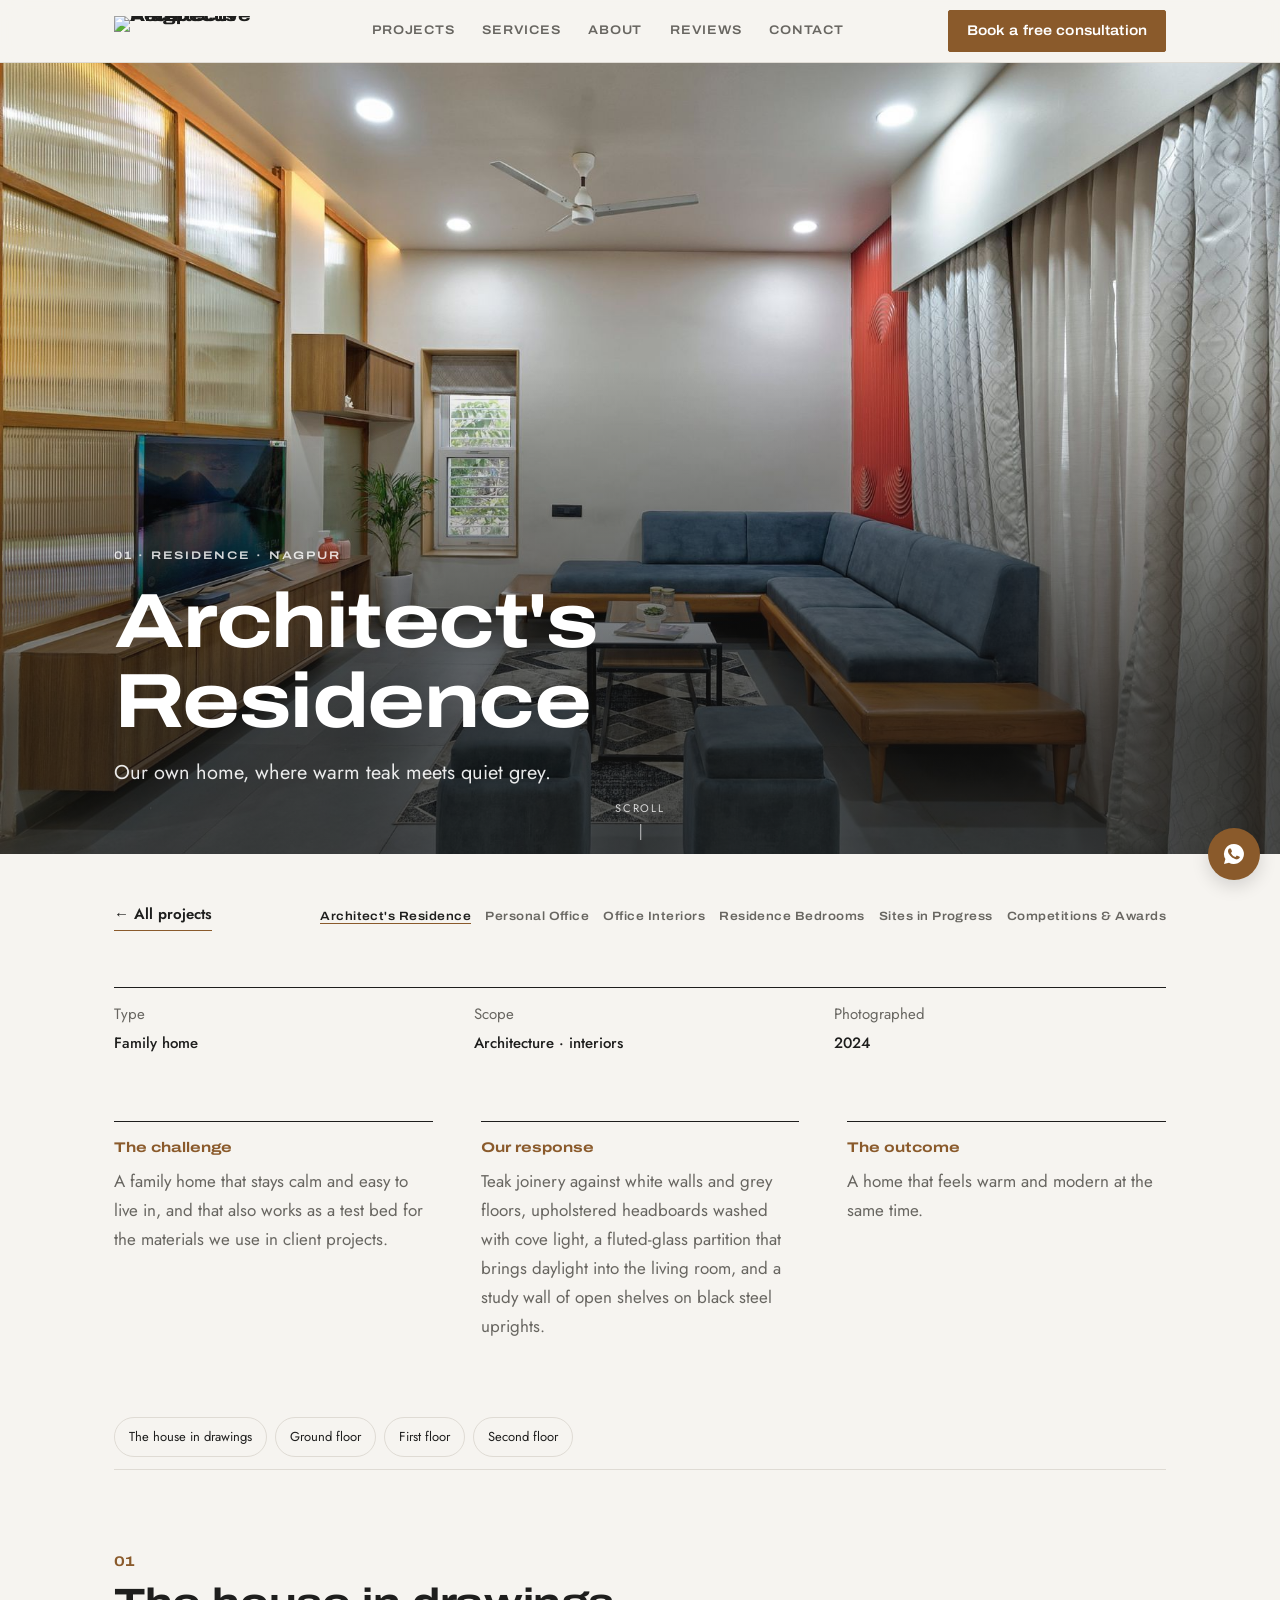
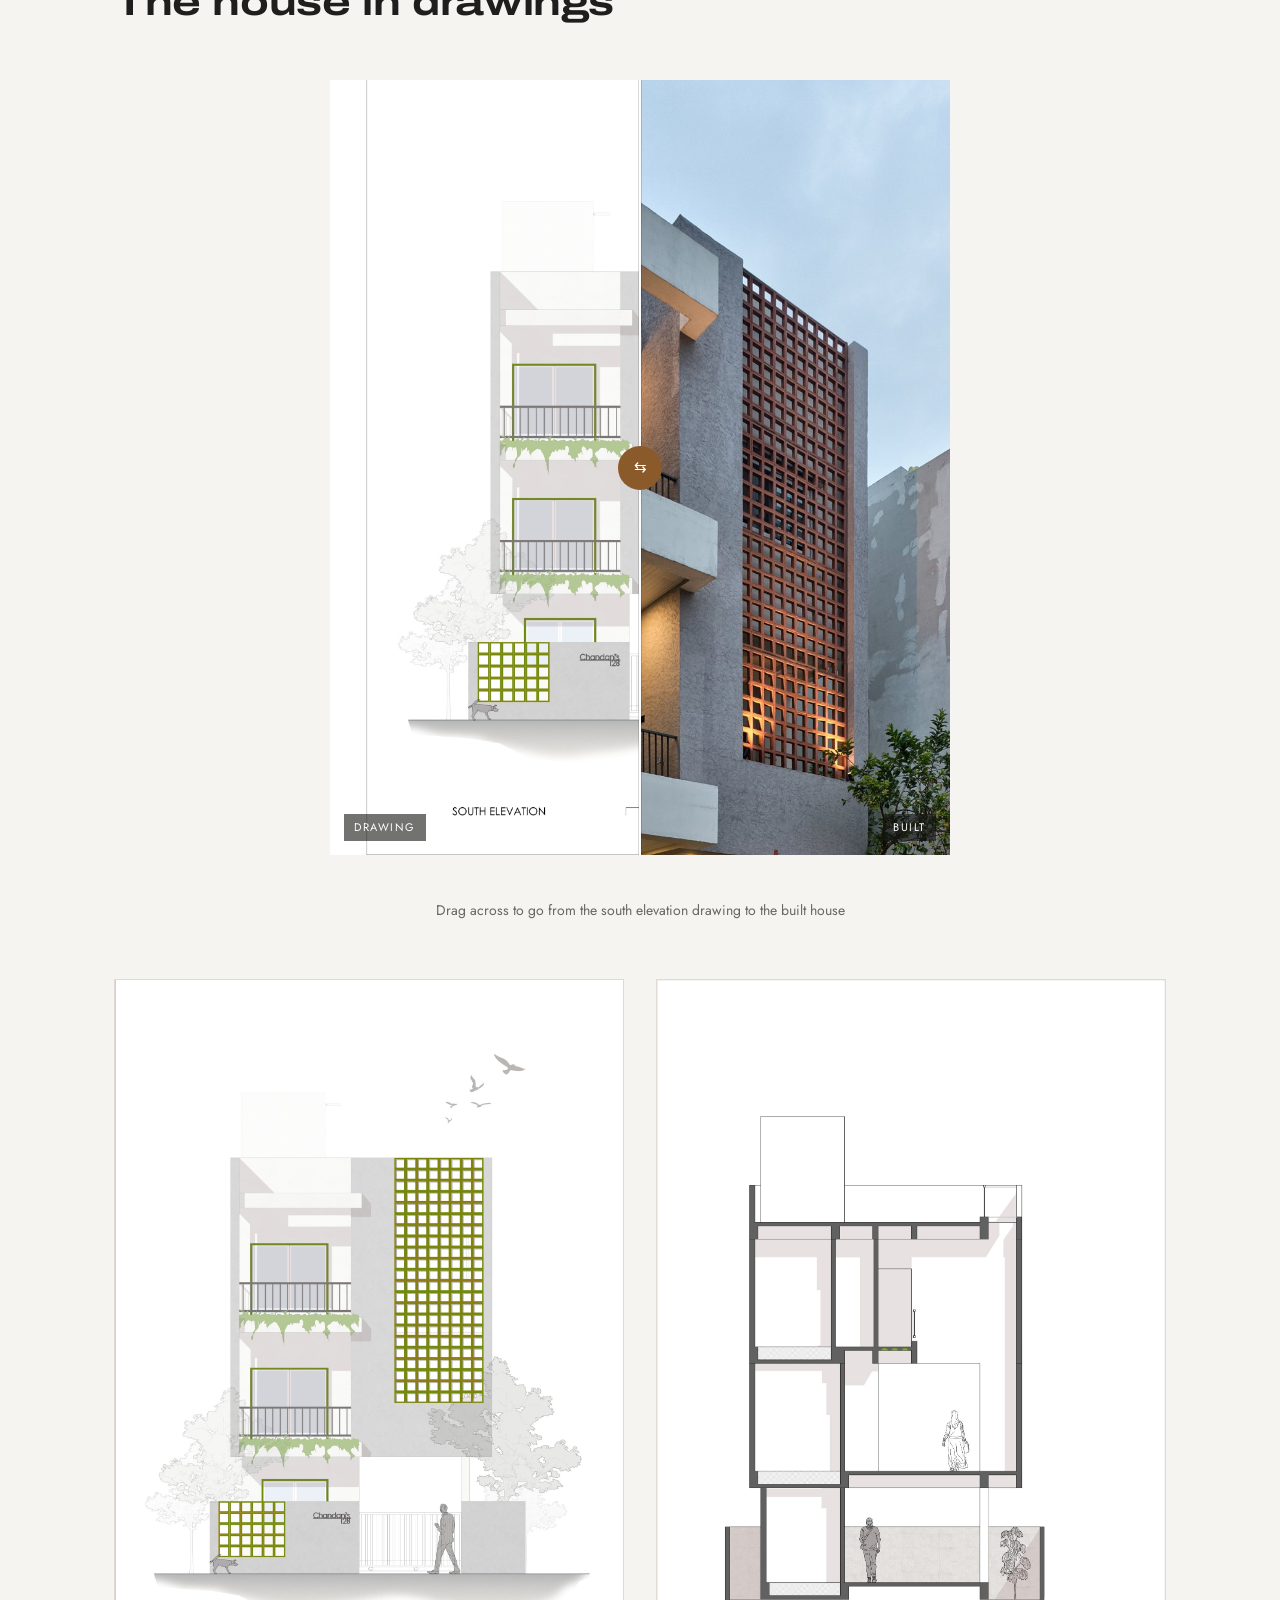
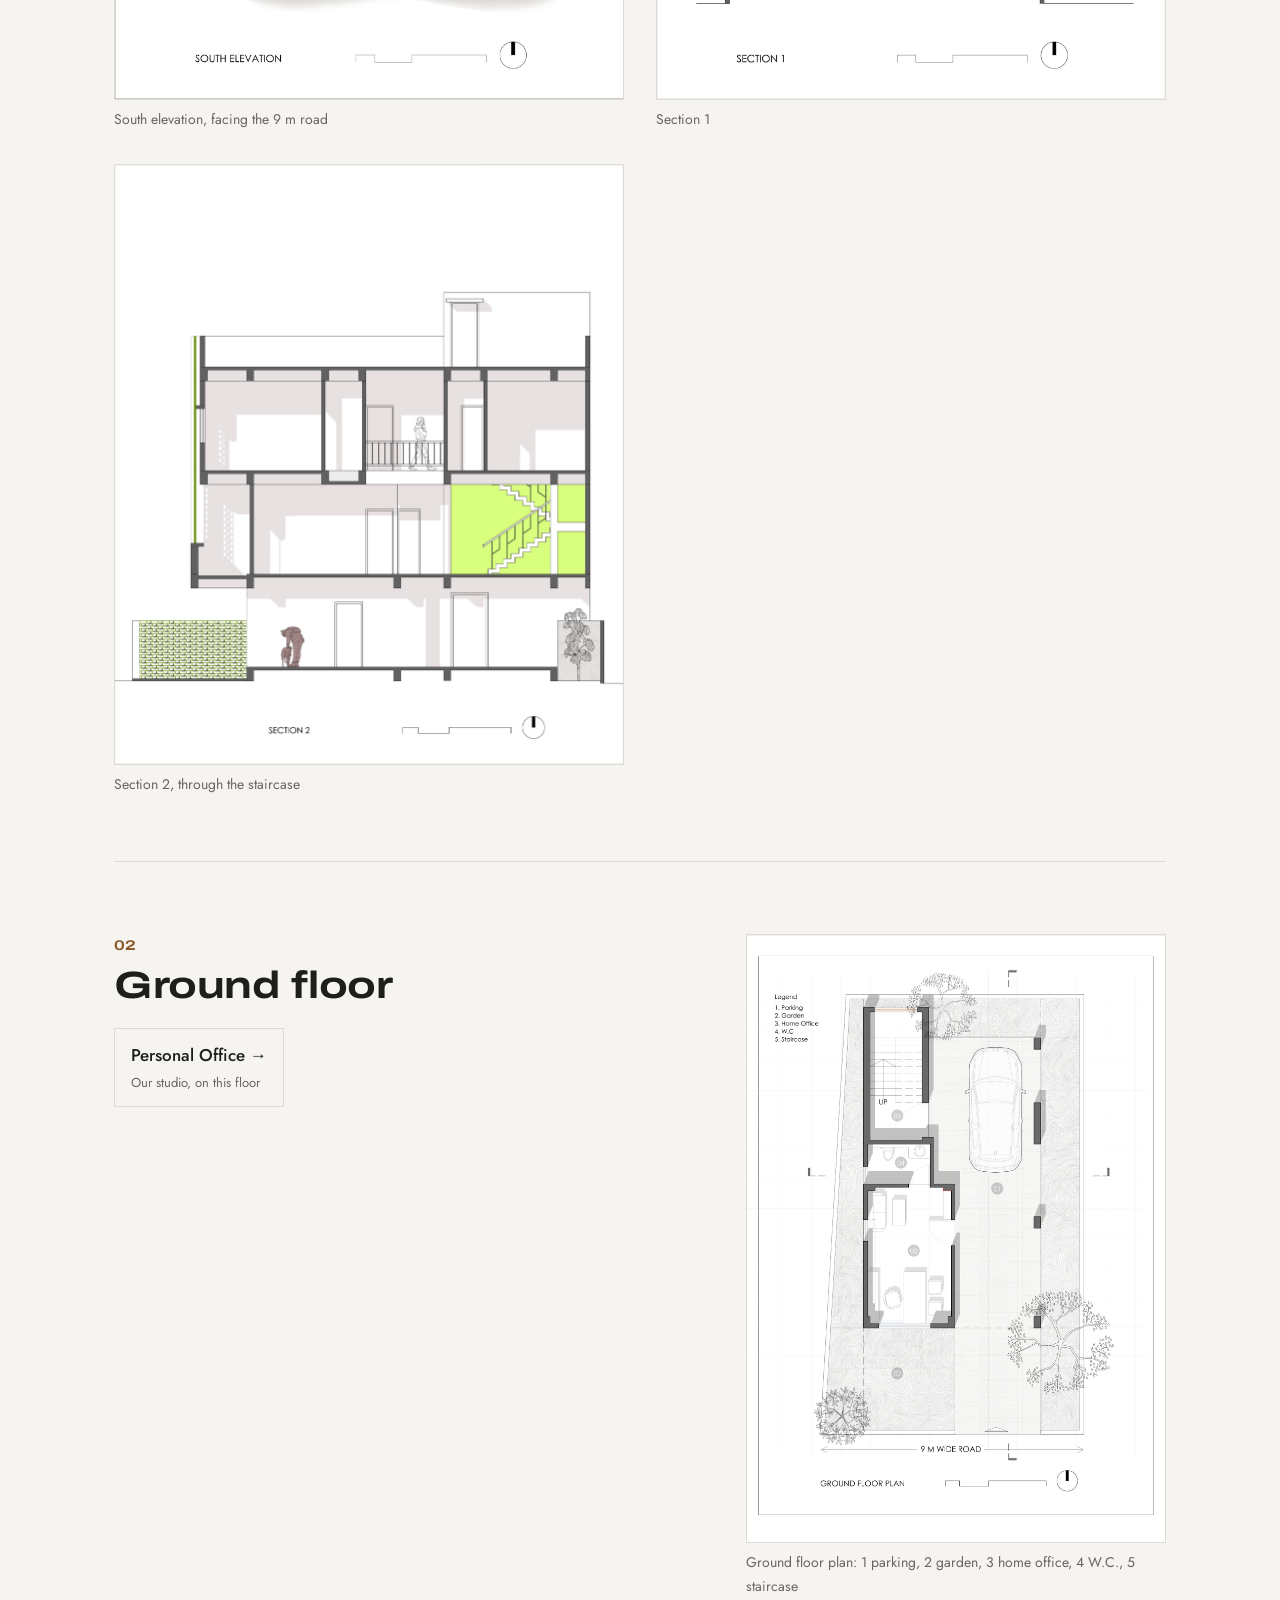
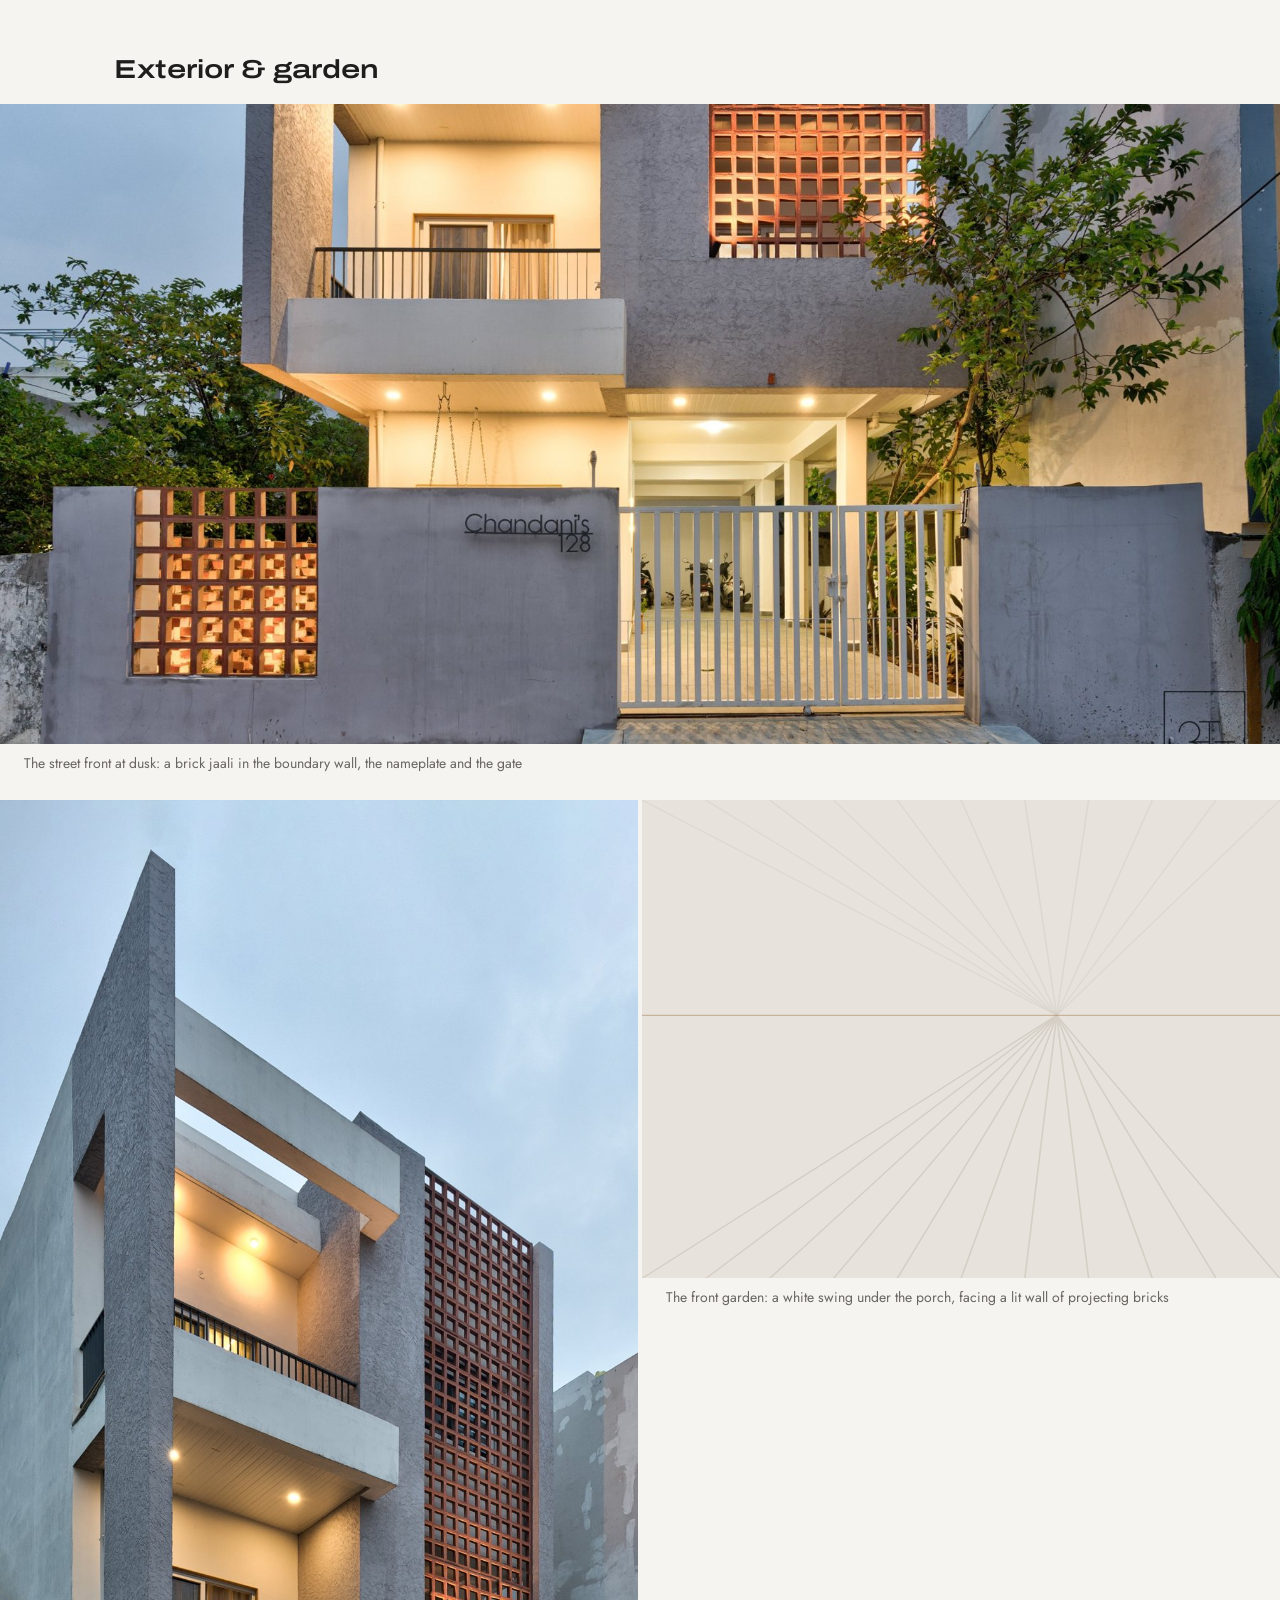
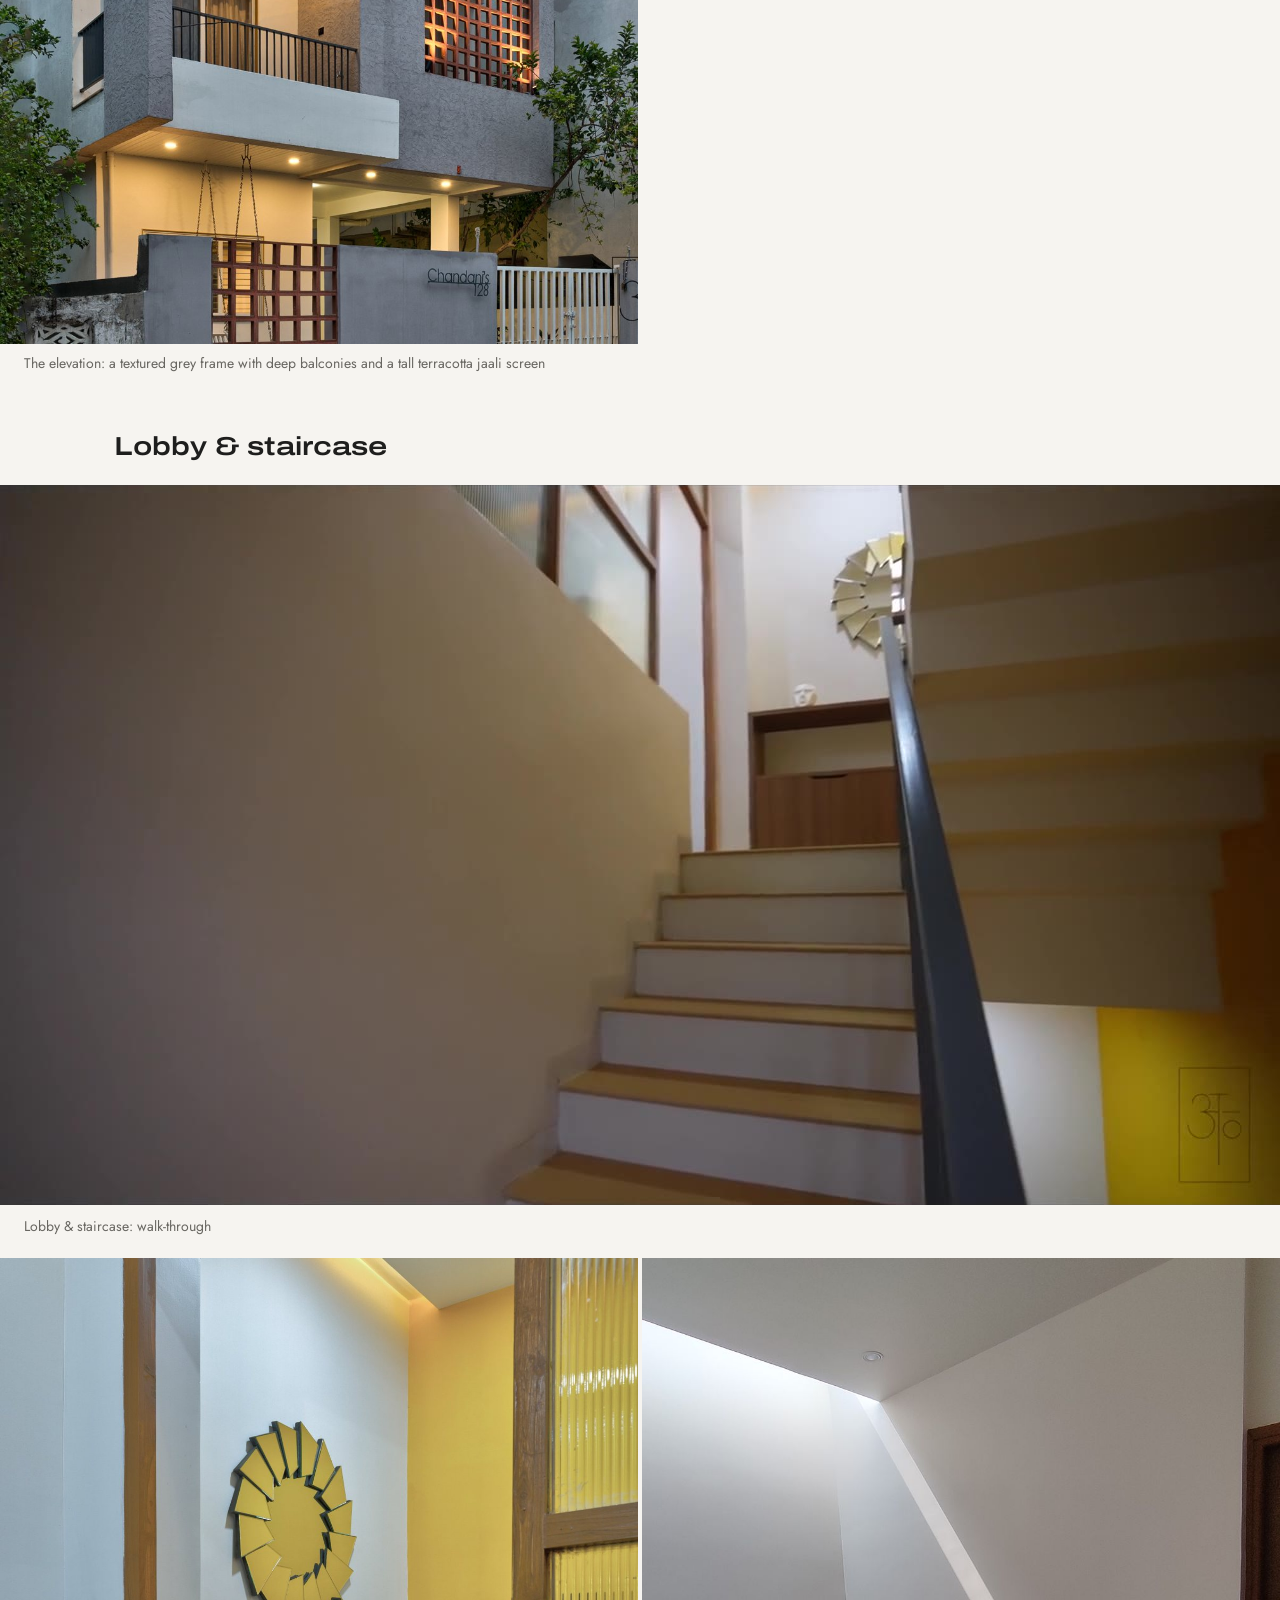
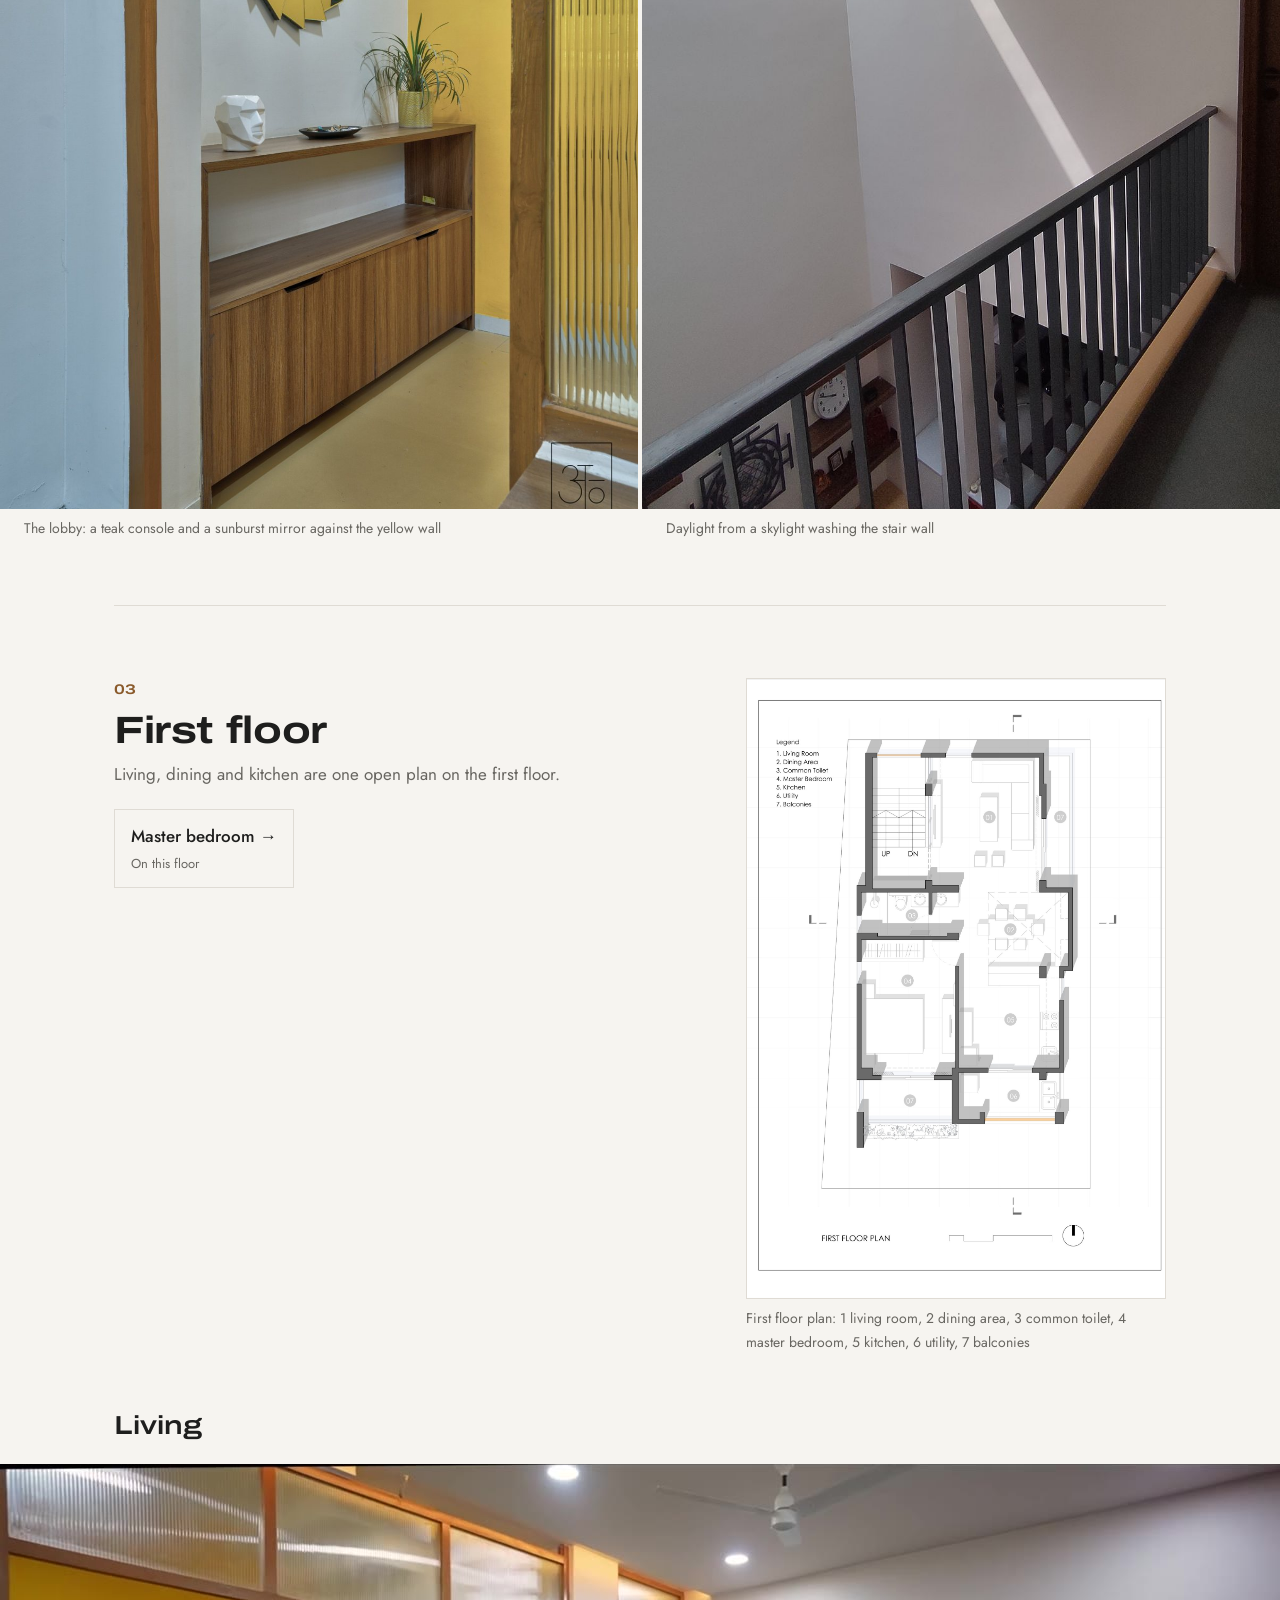
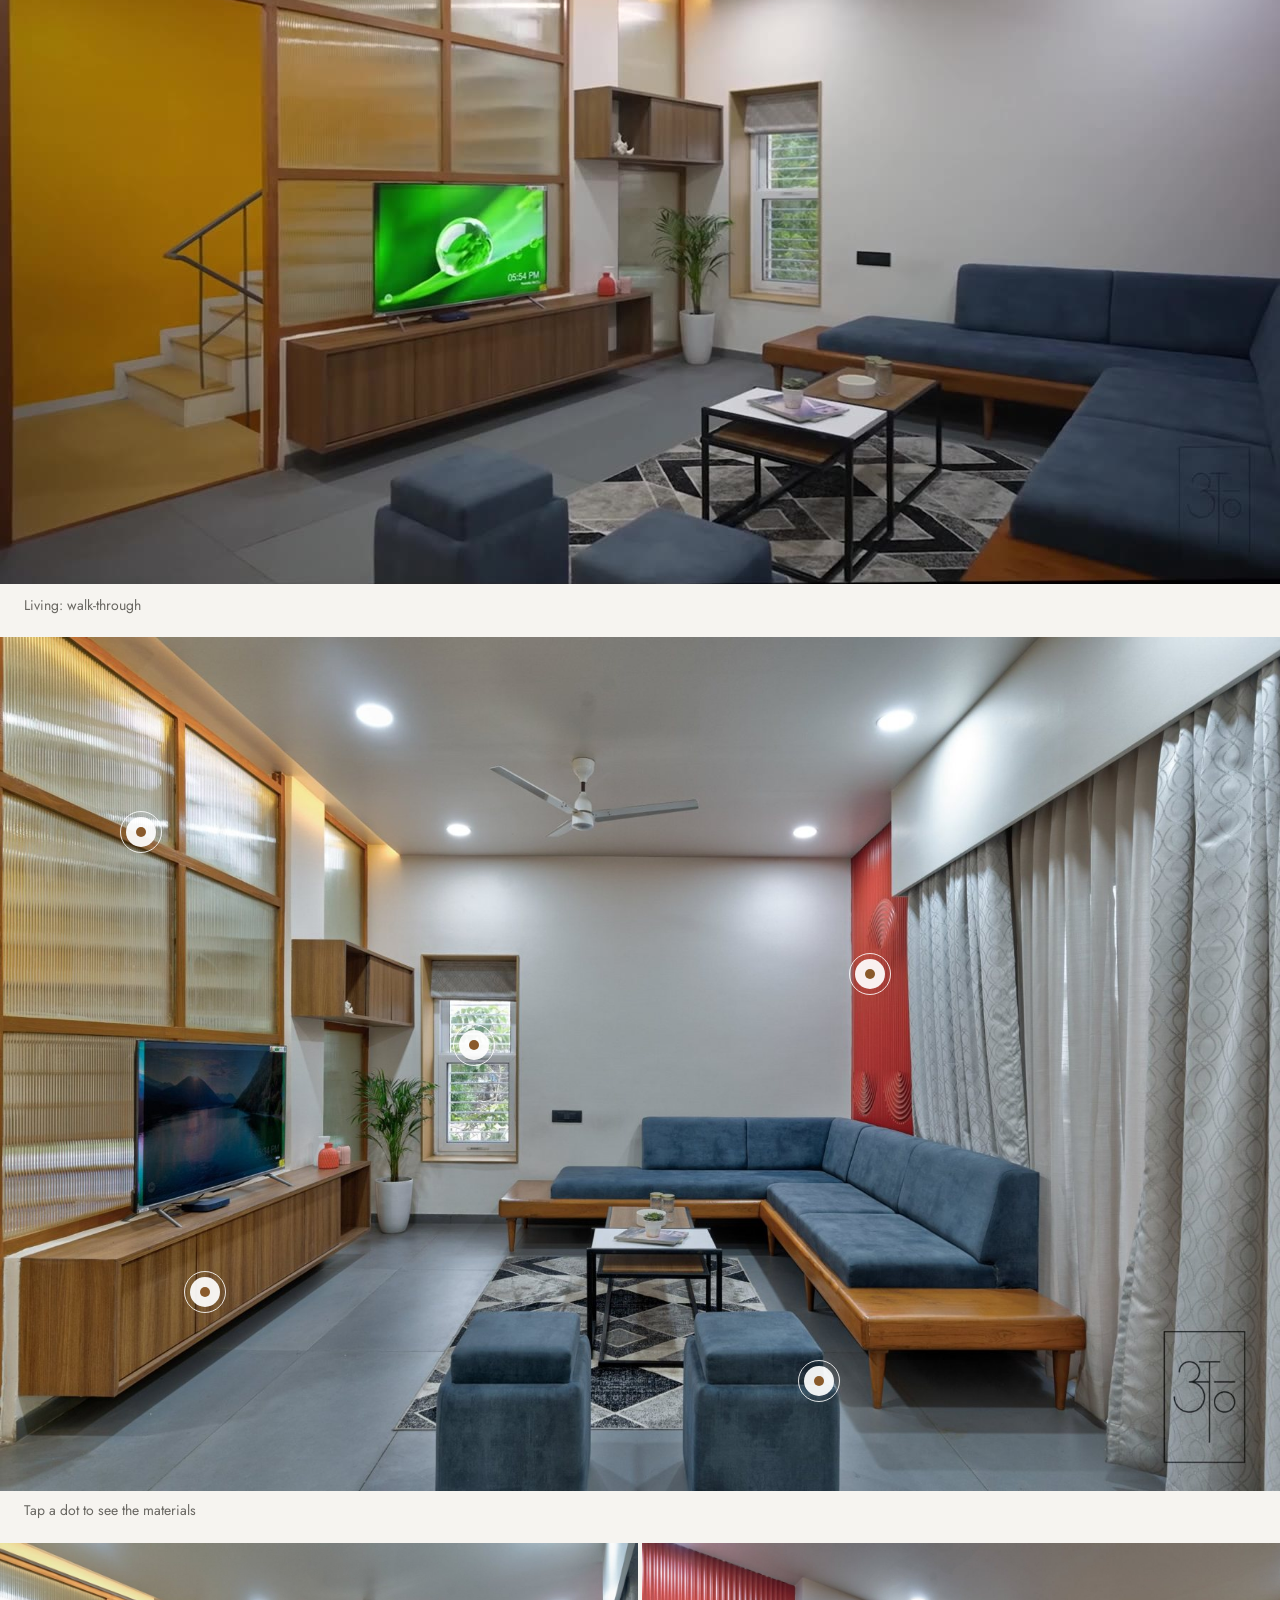
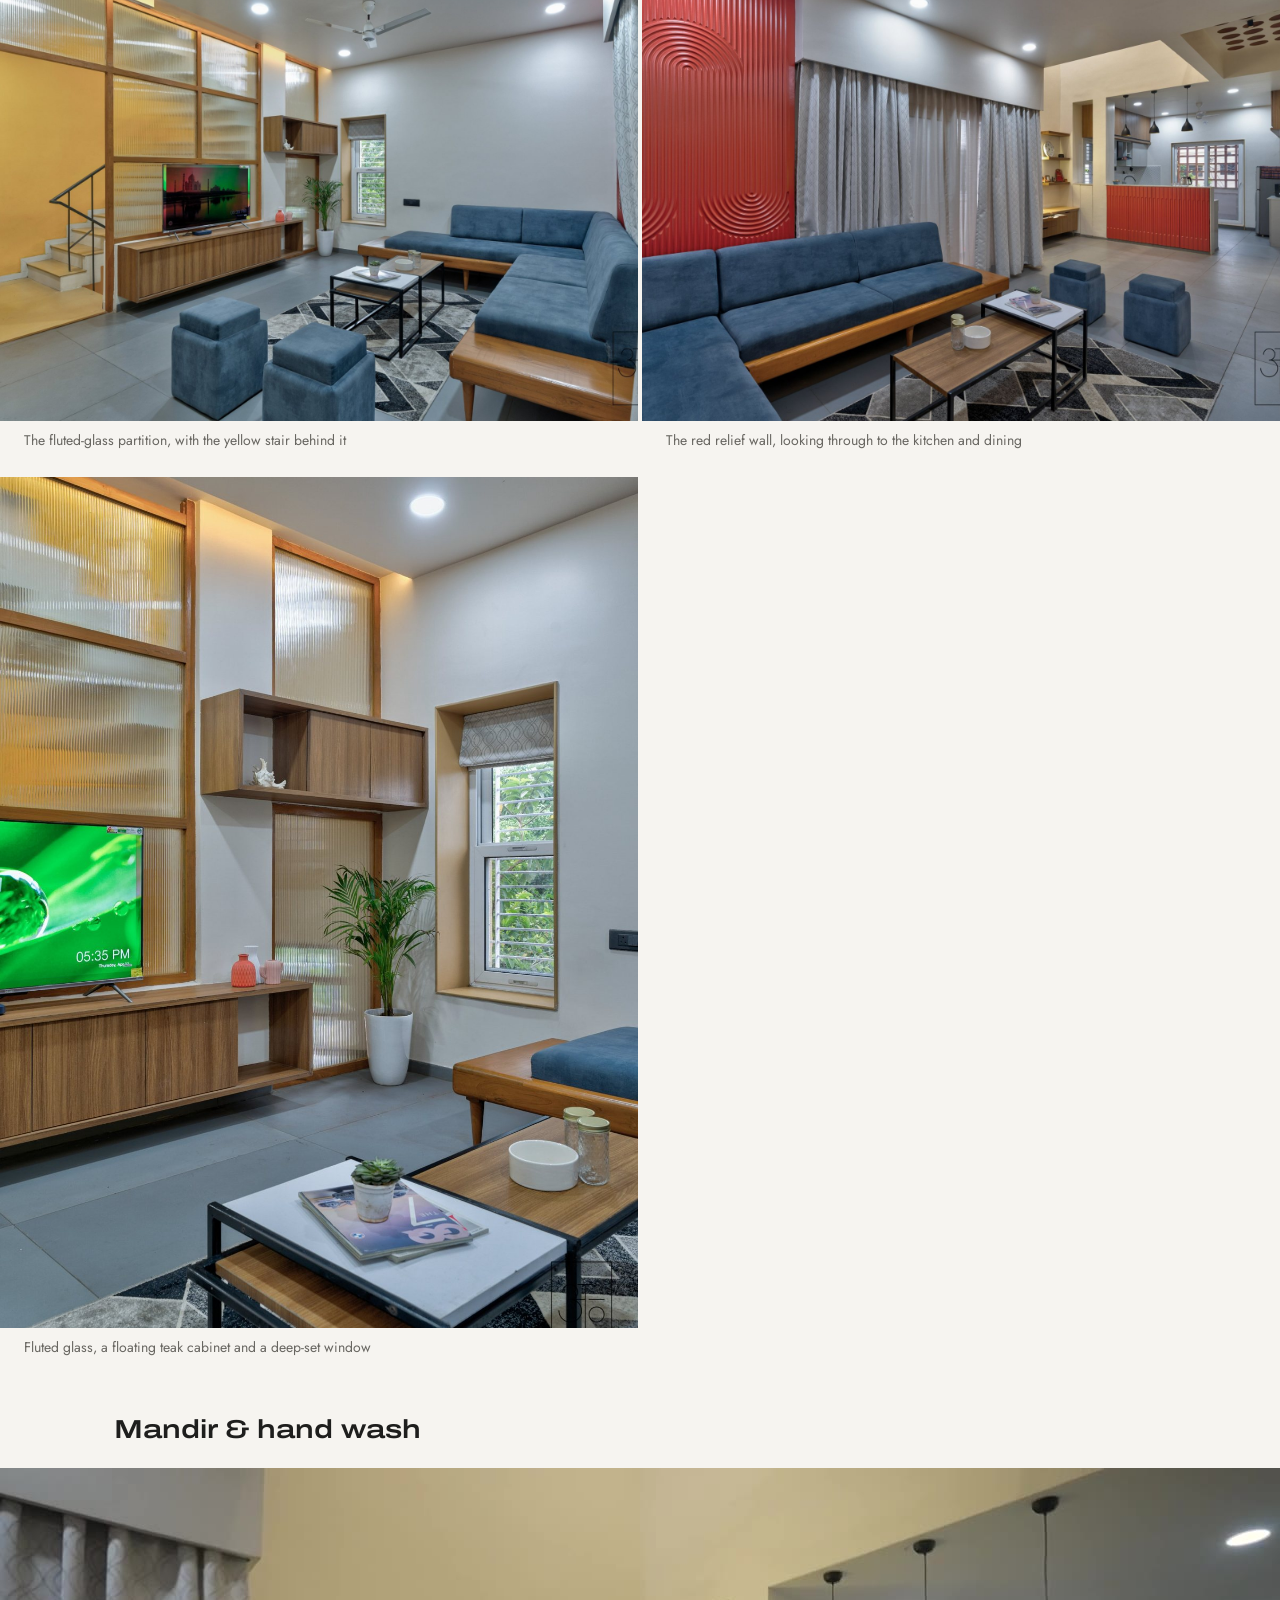
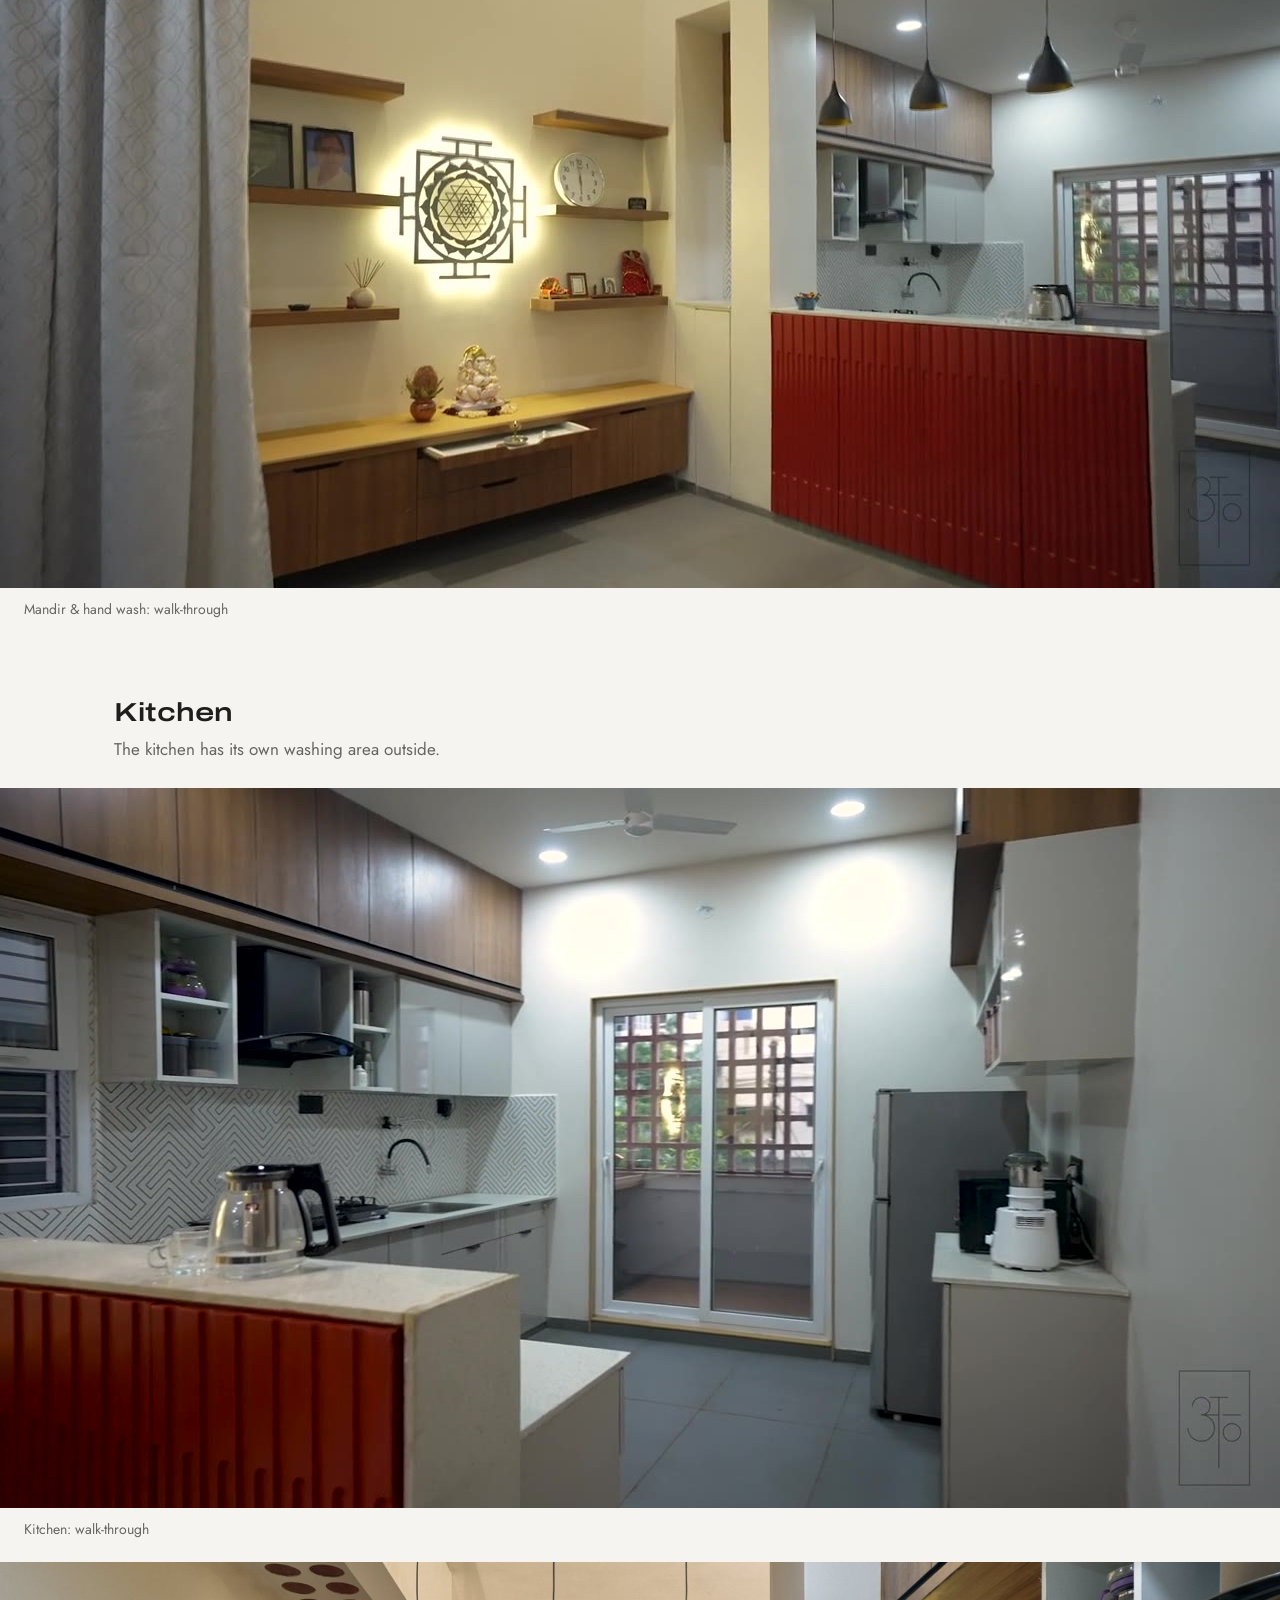
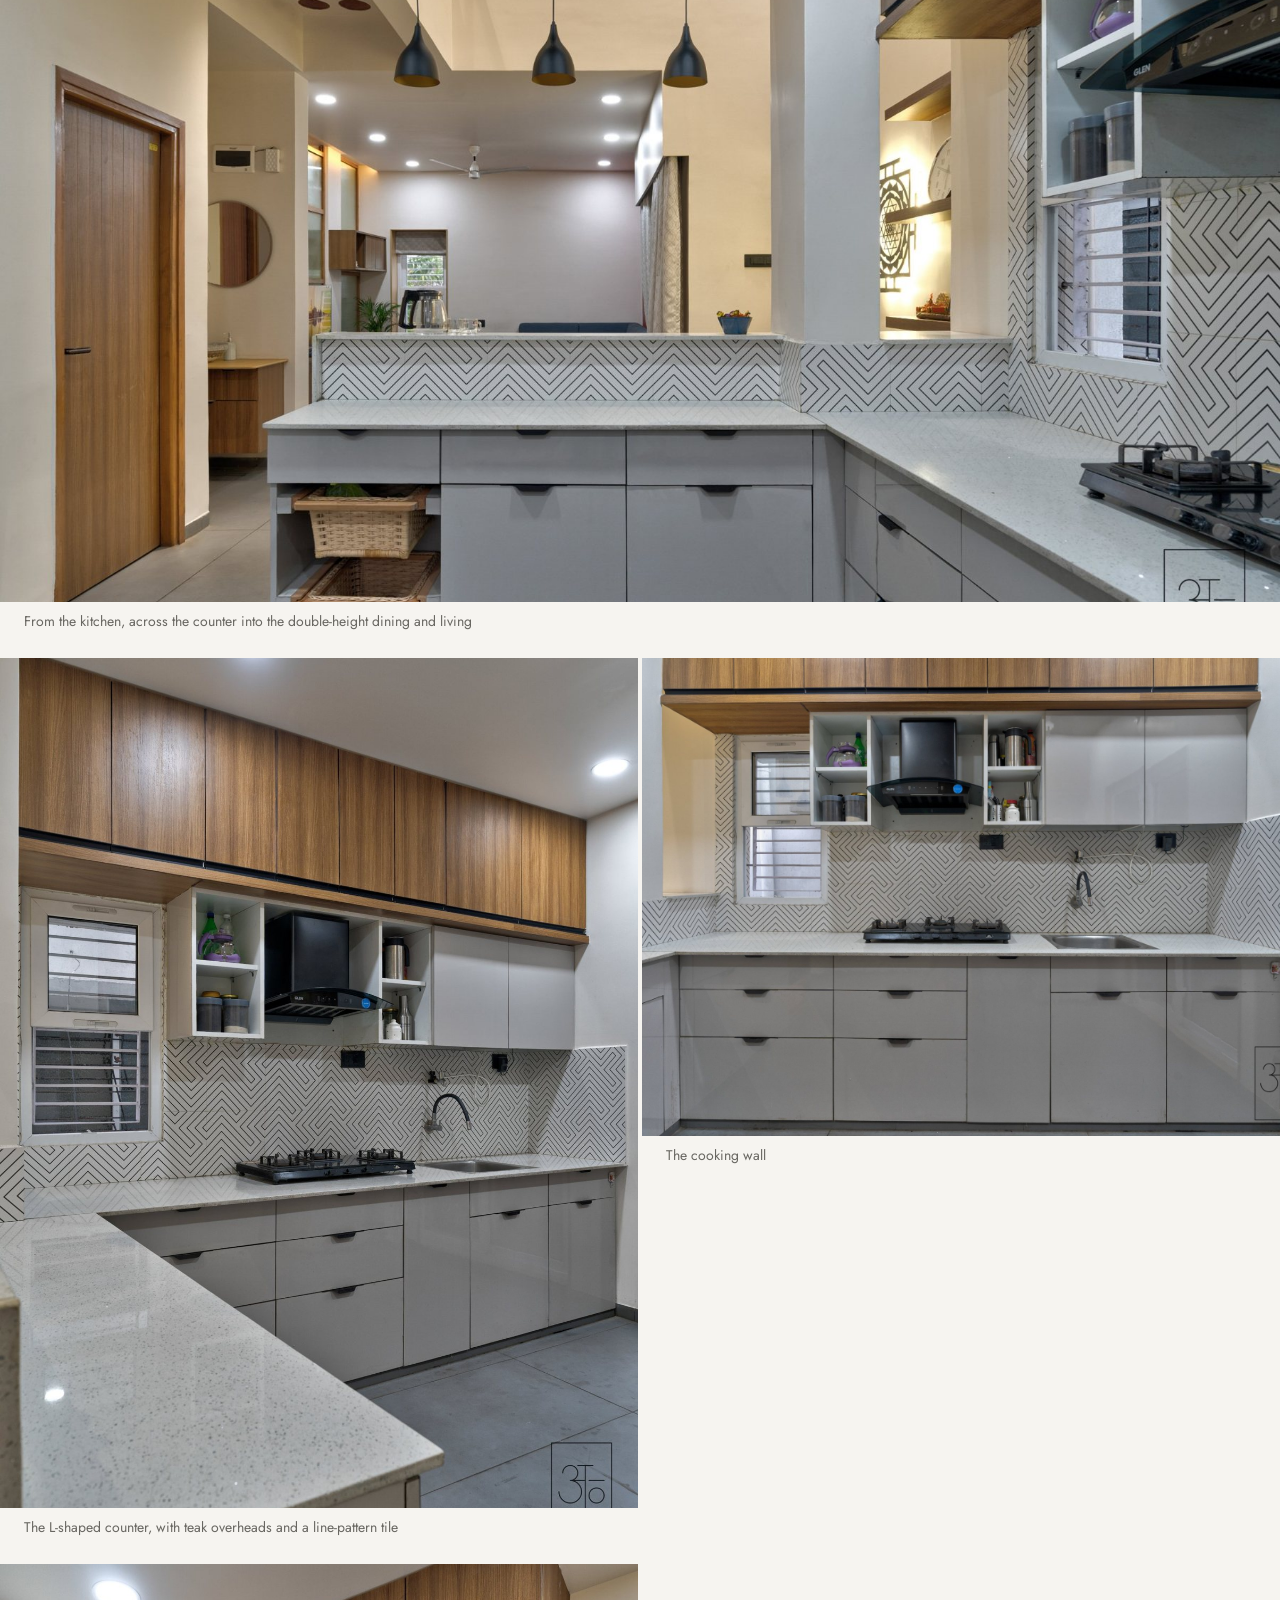
==== project.html @ 2317bd02 "Add files via upload" ====
<!doctype html>
<html lang="en">
<head>
<meta charset="utf-8">
<meta name="viewport" content="width=device-width, initial-scale=1, viewport-fit=cover">
<title>Project · Alag Perspective Architects</title>
<meta name="description" content="A project by Alag Perspective Architects, Nagpur.">
<link rel="preconnect" href="https://fonts.googleapis.com">
<link rel="preconnect" href="https://fonts.gstatic.com" crossorigin>
<link rel="stylesheet" href="https://fonts.googleapis.com/css2?family=Archivo:wdth,wght@62..125,100..900&family=Jost:wght@400;500&display=swap">
<link rel="stylesheet" href="style.css">
<link rel="icon" type="image/png" href="images/favicon.png">
<link rel="apple-touch-icon" href="images/apple-touch-icon.png">
</head>
<body>
<!-- ONE TEMPLATE FOR EVERY PROJECT PAGE.
     The page reads ?p=<slug> from the address and fills itself from content.js.
     Change project text and photos in content.js, not here. -->
<header class="top">
  <div class="wrap">
    <a class="logo" href="index.html"><img src="images/logo-name.png" alt="Alag Perspective Architects" width="494" height="96"></a>
    <nav class="menu" aria-label="Main">
      <a href="index.html#projects">Projects</a><a href="index.html#services">Services</a><a href="index.html#about">About</a><a href="index.html#reviews" class="rv-link" hidden>Reviews</a><a href="index.html#contact">Contact</a>
    </nav>
    <a class="btn" href="index.html#contact">Book a free consultation</a>
    <button class="link burger" id="burger" type="button" aria-expanded="false" aria-controls="drawer">Menu</button>
  </div>
</header>
<div class="drawer" id="drawer" hidden>
  <button class="link" id="dclose" type="button">Close</button>
  <a href="index.html#projects">Projects</a><a href="index.html#services">Services</a><a href="index.html#about">About</a><a href="index.html#reviews" class="rv-link" hidden>Reviews</a><a href="index.html#contact">Contact</a>
  <a class="btn" href="index.html#contact" style="margin-top:24px;font-size:15px;border:0;color:var(--on-brown)">Book a free consultation</a>
</div>


<main id="home">
  <section class="phero" id="phero" aria-label="Project"></section>
  <div class="ptop"><div class="wrap crumbs">
    <a class="link" href="index.html#projects">← All projects</a>
    <nav aria-label="Projects"><ol id="plist"></ol></nav>
  </div></div>
  <article class="wrap case" id="case"></article>
</main>

<footer><div class="wrap"><img src="images/logo-lockup.png" alt="Alag Perspective Architects" width="677" height="240" style="height:40px;width:auto;display:block"><span>© 2026 Alag Perspective Architects · Nagpur</span><span><a href="https://www.instagram.com/alag_perspective_architects/" target="_blank" rel="noopener">Instagram</a> · +91 95455 77311</span></div></footer>

<a class="wa" href="https://wa.me/919545577311" target="_blank" rel="noopener" aria-label="Chat on WhatsApp"><svg viewBox="0 0 24 24" aria-hidden="true"><path fill="currentColor" d="M12 2a10 10 0 0 0-8.6 15.1L2 22l5-1.3A10 10 0 1 0 12 2zm5.3 14.1c-.2.6-1.3 1.2-1.8 1.2-.5.1-1 .3-3.4-.7-2.9-1.2-4.7-4.1-4.9-4.3-.1-.2-1.2-1.6-1.2-3s.8-2.2 1-2.5c.3-.3.6-.4.8-.4h.6c.2 0 .4 0 .6.5l.9 2.1c.1.2.1.4 0 .6l-.4.6-.4.5c-.1.1-.3.3-.1.6.2.3.8 1.3 1.7 2.1 1.2 1 2.1 1.4 2.4 1.5.3.1.5.1.6-.1l.9-1c.2-.3.4-.2.6-.1l2 .9c.3.1.5.2.5.3.1.2.1.7-.1 1.2z"/></svg></a>
<nav class="bar" aria-label="Contact">
  <a class="primary" href="https://wa.me/919545577311" target="_blank" rel="noopener"><svg viewBox="0 0 24 24" aria-hidden="true"><path fill="currentColor" d="M12 2a10 10 0 0 0-8.6 15.1L2 22l5-1.3A10 10 0 1 0 12 2zm5.3 14.1c-.2.6-1.3 1.2-1.8 1.2-.5.1-1 .3-3.4-.7-2.9-1.2-4.7-4.1-4.9-4.3-.1-.2-1.2-1.6-1.2-3s.8-2.2 1-2.5c.3-.3.6-.4.8-.4h.6c.2 0 .4 0 .6.5l.9 2.1c.1.2.1.4 0 .6l-.4.6-.4.5c-.1.1-.3.3-.1.6.2.3.8 1.3 1.7 2.1 1.2 1 2.1 1.4 2.4 1.5.3.1.5.1.6-.1l.9-1c.2-.3.4-.2.6-.1l2 .9c.3.1.5.2.5.3.1.2.1.7-.1 1.2z"/></svg>WhatsApp</a>
  <a href="tel:+919545577311"><svg viewBox="0 0 24 24" aria-hidden="true"><path fill="none" stroke="currentColor" stroke-width="2" d="M5 3h4l2 5-2.5 1.5a11 11 0 0 0 6 6L16 13l5 2v4a2 2 0 0 1-2 2A16 16 0 0 1 3 5a2 2 0 0 1 2-2z"/></svg>Call</a>
</nav>

<script src="content.js"></script>
<script>
const $=id=>document.getElementById(id);
const reduce=matchMedia('(prefers-reduced-motion: reduce)').matches;
/* always open a project at the top, on the full-screen video or photo
   (stops the browser, or a preview frame, from keeping the old scroll position) */
if('scrollRestoration' in history)history.scrollRestoration='manual';
const toTop=()=>{window.scrollTo(0,0);if(window.top!==window){try{document.documentElement.scrollIntoView({block:'start'})}catch(e){}}};
addEventListener('DOMContentLoaded',toTop);addEventListener('load',toTop);addEventListener('pageshow',toTop);
const esc=t=>String(t??'').replace(/[&<>"]/g,c=>({'&':'&amp;','<':'&lt;','>':'&gt;','"':'&quot;'}[c]));
/* quiet placeholder: faint perspective lines, replaced by the real photo when it loads */
function phSvg(seed){const vx=30+(seed*37)%40,vy=42+(seed*13)%16;let g='';
  for(let i=0;i<=10;i++){const x=i*10;g+=`<line x1="${vx}" y1="${vy}" x2="${x}" y2="100"/><line x1="${vx}" y1="${vy}" x2="${x}" y2="0" opacity=".5"/>`}
  return `<svg viewBox="0 0 100 100" preserveAspectRatio="none" aria-hidden="true"><g stroke="var(--tone-line)" stroke-width=".25" vector-effect="non-scaling-stroke">${g}<line x1="0" y1="${vy}" x2="100" y2="${vy}" stroke="var(--brown)" opacity=".35"/></g></svg>`}
function fillPh(el,seed){el.insertAdjacentHTML('afterbegin',phSvg(seed));if(el.dataset.ph)el.insertAdjacentHTML('beforeend',`<em>${el.dataset.ph}</em>`);
  if(el.dataset.img){const im=document.createElement('img');im.alt='';im.loading=el.closest('.hero,.phero')?'eager':'lazy';im.decoding='async';im.style.cssText='position:absolute;inset:0;width:100%;height:100%;object-fit:cover;opacity:0;transition:opacity .6s';im.onload=()=>{im.style.opacity=1;const e=el.querySelector('em');if(e)e.remove()};im.onerror=()=>im.remove();im.src=el.dataset.img;el.appendChild(im)}}
function wireVideos(root){root.querySelectorAll('video').forEach(v=>{
  if(reduce){v.removeAttribute('autoplay');v.pause();v.controls=true;return}
  if('IntersectionObserver' in window){new IntersectionObserver(es=>es.forEach(e=>{e.isIntersecting?v.play().catch(()=>{}):v.pause()}),{threshold:.2}).observe(v)}})}

/* which project? */
const slug=new URLSearchParams(location.search).get('p')||P[0].slug;
const i=Math.max(-1,P.findIndex(p=>p.slug===slug)),p=P[i];
/* a single competition entry has its own page: project.html?p=competitions-awards&e=<entry slug> */
const eSlug=new URLSearchParams(location.search).get('e');
const E=p&&p.entries&&eSlug?p.entries.find(e=>e.slug===eSlug&&!e.soon):null;
$('plist').innerHTML=P.map(q=>`<li><a href="project.html?p=${q.slug}"${q===p?' aria-current="page"':''}>${esc(q.title)}</a></li>`).join('');

/* an empty slot: a dashed "To add" box while SHOW_EMPTY is on, nothing once it is off */
const todo=t=>SHOW_EMPTY?`<p class="todo">To add: ${t}</p>`:'';
/* a photo slot: placeholder until the file exists; with SHOW_EMPTY off, a missing photo is removed */
function photo(src,cap,cls,seed){return `<figure class="${cls||''}" data-src="${src}"><div class="ph" role="img" aria-label="${esc(cap)||'Project photo'}" data-ph="${SHOW_EMPTY?'Photo to add: '+src.replace('images/',''):''}" data-img="${src}" data-seed="${seed}"></div>${cap?`<figcaption class="cap">${esc(cap)}</figcaption>`:''}</figure>`}

/* ---------- drawn diagrams for competition entries ---------- */
/* numbered legend under a plan drawing */
function detailsHTML(list,base){return `<section class="diag"><span class="sub">Construction details</span>
  <div class="dets">${list.map(([t,notes],k)=>`<figure class="det"><img src="${base}detail-${k+1}.png" alt="${esc(t)}" loading="lazy"><figcaption><b>${esc(t)}</b><ul>${notes.map(n=>`<li>${esc(n)}</li>`).join('')}</ul></figcaption></figure>`).join('')}</div></section>`}
function legendHTML(rows){return `<ol class="plegend">${rows.map(([n])=>`<li>${esc(n)}</li>`).join('')}</ol>`}
/* one plan, four ways to live: each floor drawn as rooms, coloured by who lives there */
const WHO={a:['var(--brown)','Household 1'],b:['#5f7a86','Household 2'],c:['#9a9483','Shared / guests']};
const GF=[['Bedroom',0,0,4,3],['WC',4.2,0,1.8,2],['Kitchen',6.2,0,3.8,3.4],['Stair',0,3.2,4,2,'s'],['Dining',4.2,3.6,5.8,2.4],['Living',4.2,6.2,5.8,4.3]];
const FF=[['Bedroom',0,0,4,3],['WC',4.2,0,1.8,2],['Bedroom',6.2,0,3.8,4],['Stair',0,3.2,4,2,'s'],['WC',6.2,4.2,3.8,1.4],['Terrace',0,5.4,4,4.6,'o'],['Bedroom',4.2,5.8,5.8,3.4],['Balcony',4.2,9.4,5.8,1.1,'o']];
function floorSVG(rooms,who,label){const col=WHO[who][0];
  return `<figure class="floor"><svg viewBox="-0.3 -0.3 10.6 11.1" role="img" aria-label="${label}">${rooms.map(([n,x,y,w,h,t])=>{
    const f=t==='s'?'var(--tone-line)':col,op=t==='o'?.35:t==='s'?1:.85;
    return `<rect x="${x}" y="${y}" width="${w}" height="${h}" rx=".15" fill="${f}" fill-opacity="${op}" stroke="var(--ground)" stroke-width=".12"/>${w>1.9?`<text x="${x+w/2}" y="${y+h/2}" text-anchor="middle" dominant-baseline="middle" font-size=".62" fill="${t==='s'||t==='o'?'var(--ink)':'#fff'}">${n}</text>`:''}`}).join('')}</svg><figcaption>${label}</figcaption></figure>`}
function scenariosHTML(list){
  return `<section class="diag"><span class="sub">One plan, four ways to live</span>
    <div class="scen">${list.map(s=>`<div class="scard"><div class="scard-h"><b>${s.key}</b><h3>${esc(s.title)}</h3></div>
      <div class="floors">${floorSVG(GF,s.gf,'Ground floor')}${floorSVG(FF,s.ff,'First floor')}</div>
      <p>${esc(s.text)}</p></div>`).join('')}</div>
    <p class="legend">${Object.values(WHO).map(([c,t])=>`<span><i style="background:${c}"></i>${t}</span>`).join('')}<span><i style="background:var(--tone-line)"></i>Shared stair</span></p></section>`}
/* site to massing: four small isometric steps */
function iso(x,y,z){return [(x-y)*.866,(x+y)*.5-z]}
const P2=pts=>pts.map(p=>iso(...p).map(v=>v.toFixed(2)).join(',')).join(' ');
function poly(pts,fill,op=1,stroke='var(--ink)'){return `<polygon points="${P2(pts)}" fill="${fill}" fill-opacity="${op}" stroke="${stroke}" stroke-width=".08" stroke-linejoin="round"/>`}
function massingHTML(steps){
  const W=9,D=12,plot=[[0,0,0],[W,0,0],[W,D,0],[0,D,0]];
  const bx=[.6,2],bw=W-1.2,bd=D-4;                       /* buildable area inside the setbacks */
  const L=[[bx[0],bx[1]],[bx[0]+bw,bx[1]],[bx[0]+bw,bx[1]+bd],[bx[0]+bw*.45,bx[1]+bd],[bx[0]+bw*.45,bx[1]+bd*.5],[bx[0],bx[1]+bd*.5]];
  const flat=(pts,z)=>pts.map(([x,y])=>[x,y,z]);
  const buildable=flat([[bx[0],bx[1]],[bx[0]+bw,bx[1]],[bx[0]+bw,bx[1]+bd],[bx[0],bx[1]+bd]],.01);
  function prism(pts,h){let faces=[];
    for(let i=0;i<pts.length;i++){const A=pts[i],B=pts[(i+1)%pts.length],nx=B[1]-A[1],ny=-(B[0]-A[0]);
      if(nx<=0&&ny<=0)continue;                        /* face turned away from the viewer */
      faces.push({d:(A[0]+A[1]+B[0]+B[1])/2,c:nx>0?'#6f4824':'#8a5a2b',A,B})}
    faces.sort((p,q)=>p.d-q.d);
    let out=faces.map(({c,A,B})=>poly([[A[0],A[1],0],[B[0],B[1],0],[B[0],B[1],h],[A[0],A[1],h]],c,1)
      +`<line x1="${iso(A[0],A[1],h/2)[0]}" y1="${iso(A[0],A[1],h/2)[1]}" x2="${iso(B[0],B[1],h/2)[0]}" y2="${iso(B[0],B[1],h/2)[1]}" stroke="#fff" stroke-opacity=".45" stroke-width=".07"/>`).join('');
    out+=poly(flat(pts,h),'#b0804f',1);return out}
  const views=[poly(plot,'var(--tone)',1),
    poly(plot,'var(--tone)',1)+poly(buildable,'var(--brown)',.25,'var(--brown)'),
    poly(plot,'var(--tone)',1)+poly(buildable,'var(--brown)',.12,'var(--brown)')+poly(flat(L,.02),'var(--brown)',.6),
    poly(plot,'var(--tone)',1)+prism(L,6.5)];
  return `<section class="diag"><span class="sub">From site to massing</span><ol class="mass">${steps.map((t,k)=>`<li><svg viewBox="-11.5 -8 22 20" role="img" aria-label="${esc(t)}">${views[k]||''}</svg><span><b>${String(k+1).padStart(2,'0')}</b>${esc(t)}</span></li>`).join('')}</ol></section>`}

if(!p){$('case').innerHTML=`<div class="notfound"><span class="label">Project not found</span><h1>This project isn't on the site yet.</h1><a class="btn" href="index.html#projects">See all projects</a></div>`}
else{
  document.title=`${E?E.name+' · '+p.title:p.title} · Alag Perspective Architects`;
  document.querySelector('meta[name=description]').content=p.hook||`${p.title}, a project by Alag Perspective Architects, Nagpur.`;
  const facts=(p.facts||[]).filter(f=>f[1]||SHOW_EMPTY);
  const story=[['The challenge',p.c],['Our response',p.r],['The outcome',p.o]];
  const photos=p.photos||[''];
  const nx=P[(i+1)%P.length];
  /* PAGE ORDER: 1 full-screen hero (wide video if heroVideo is set, else the cover photo) with the title on it,
     2 key facts, 3 the best photos, 4 walk-through videos, 5 the story, 6 the rest of the photos */
  const vid=E?E.video:p.heroVideo;
  $('phero').innerHTML=(vid
      ?`<video class="phero-media" src="${vid}" poster="${vid.replace('.mp4','.jpg')}" muted loop playsinline autoplay preload="auto" aria-label="${esc(p.title)} walk-through"></video>
        <button class="phero-play" type="button" aria-pressed="false">Pause video</button>`
      :`<div class="ph phero-media" role="img" aria-label="${esc(E?E.name:(photos[0]||p.title))}" data-img="${E?(E.dir?E.dir+'/':'images/'+p.slug+'-'+E.slug+'-')+'1.jpg':'images/'+p.slug+'-1.jpg'}" data-seed="${i+1}"></div>`)
    +(E?`<div class="phero-over"><div class="wrap"><span class="label">${esc(p.title)}${E.year?' · '+esc(E.year):''}</span>
      <h1>${esc(E.name)}</h1>${(E.competition||E.theme)?`<p>${esc(E.competition||E.theme)}</p>`:''}</div></div>`
    :`<div class="phero-over"><div class="wrap"><span class="label">${String(i+1).padStart(2,'0')} · ${esc(p.cat)}${p.loc?' · '+esc(p.loc):''}</span>
      <h1>${esc(p.title)}</h1>${p.hook?`<p>${esc(p.hook)}</p>`:''}</div></div>`)+`
      <a class="phero-down" href="#case" aria-label="See the project">Scroll</a>`;
  const vb=$('phero').querySelector('.phero-play');
  if(vb){const v=$('phero').querySelector('video');
    if(reduce){v.removeAttribute('autoplay');v.pause();vb.textContent='Play video'}
    vb.onclick=()=>{if(v.paused){v.play();vb.textContent='Pause video';vb.setAttribute('aria-pressed','false')}else{v.pause();vb.textContent='Play video';vb.setAttribute('aria-pressed','true')}}}

  let h='';
  if(!p.hook)h+=todo('a one-line description (hook)');
  if(facts.length)h+=`<dl class="facts row">${facts.map(([k,v])=>`<div><dt>${esc(k)}</dt><dd>${v?esc(v):'<span class="muted">to add</span>'}</dd></div>`).join('')}</dl>`;

  /* best photos first: with a video hero the cover photo leads; otherwise start from photo 2 */
  const all=photos.map((cap,k)=>({cap,n:k+1})).filter(x=>vid||x.n>1);
  const best=all.slice(0,3),rest=all.slice(3);
  const fig=(x,cls)=>photo(`images/${p.slug}-${x.n}.jpg`,x.cap,cls,i+x.n+3);
  const roomsFirst=p.entryKind==='room'&&!E;
  const areas=p.floors;
  if(best.length&&!roomsFirst&&!areas)h+=`<div class="gallery best">${best.map((x,k)=>fig(x,k===0?'wide':'')).join('')}</div>`;

  if(p.video&&p.video.length)h+=`<div><span class="sub">Walk-through videos</span><div class="reels${p.video.length===1?' one':''}" style="margin-top:16px">${p.video.map(([v,cap])=>`<figure><video src="${v}" poster="${v.replace('.mp4','.jpg')}" muted loop playsinline autoplay preload="metadata" aria-label="${esc(cap)}"></video><figcaption>${esc(cap)}</figcaption></figure>`).join('')}</div></div>`;
  else if(SHOW_EMPTY&&!vid&&!p.entries&&!p.floors)h+=todo(`walk-through video (optional) – a wide one can play at the top: heroVideo:'videos/${p.slug}-walkthrough.mp4'`);

  if(!p.entries&&(story.some(s=>s[1])||SHOW_EMPTY))h+=`<div class="story">${story.map(([k,v])=>`<div><small>${k}</small>${v?`<p>${esc(v)}</p>`:todo(k.toLowerCase())}</div>`).join('')}</div>`;
  /* FLOORS: one page that walks through the house floor by floor, with a jump bar at the top */
  if(areas){
    const gal=(list,seed)=>`<div class="gallery">${(list||[]).map(([src,cap,w],k)=>photo(src,cap,w||'',seed+k)).join('')}</div>`;
    const reel=(v,name)=>v?`<div class="reels one"><figure><video src="${v}" poster="${v.replace('.mp4','.jpg')}" muted loop playsinline autoplay preload="metadata" aria-label="${esc(name)} walk-through"></video><figcaption>${esc(name)}: walk-through</figcaption></figure></div>`:'';
    h+=`<nav class="areas-nav" aria-label="Floors of the house">${areas.map(a=>`<a href="#area-${a.slug}">${esc(a.name)}</a>`).join('')}</nav>`;
    h+=areas.map((a,n)=>`<div class="area" id="area-${a.slug}">
      <div class="floor-head${a.plan?'':' solo'}"><div class="area-head"><span class="sub">${String(n+1).padStart(2,'0')}</span><h2>${esc(a.name)}</h2>${a.text?`<p>${esc(a.text)}</p>`:(a.drawings?'':todo('a few lines about this floor'))}
        ${(a.links||[]).length?`<div class="entry-jump">${a.links.map(([href,t,d])=>`<a href="${href}">${esc(t)} →<span>${esc(d)}</span></a>`).join('')}</div>`:''}</div>
        ${a.plan?`<div class="gallery entry-gal draw plan-fig">${photo(a.plan[0],a.plan[1],'',n+40)}</div>`:''}</div>
      ${a.compare?`<div class="cmp" style="--x:50%"><img src="${a.compare[1]}" alt="The built house"><img class="cmp-draw" src="${a.compare[0]}" alt="The drawing"><div class="cmp-handle"><span class="cmp-knob" aria-hidden="true">⇆</span></div><span class="cmp-tag l">Drawing</span><span class="cmp-tag r">Built</span><input type="range" min="0" max="100" value="50" aria-label="${esc(a.compare[2])}"></div><p class="cap cmp-cap">${esc(a.compare[2])}</p>`:''}
      ${a.drawings?`<div class="gallery entry-gal draw">${(a.photos||[]).map(([src,cap],k)=>photo(src,cap,'',n+50+k)).join('')}</div>`:''}
      ${(a.rooms||[]).map((r,m)=>`<div class="room"><div class="area-head"><h3>${esc(r.name)}</h3>${r.text?`<p>${esc(r.text)}</p>`:''}</div>${reel(r.video,r.name)}${r.hot?`<figure class="hot"><img src="${r.hot.src}" alt="${esc(r.name)}">${r.hot.spots.map(([x,y,t,d])=>`<button type="button" class="dot" style="left:${x}%;top:${y}%" data-t="${esc(t)}" data-d="${esc(d)}" aria-label="${esc(t)}"></button>`).join('')}<figcaption class="cap">${esc(r.hot.cap)}</figcaption></figure>`:''}${gal(r.photos,i+n*10+m*5+3)}</div>`).join('')}
    </div>`).join('');
  }
  if(rest.length&&!roomsFirst&&!areas)h+=`<div><span class="sub">More from the project</span><div class="gallery" style="margin-top:16px">${rest.map((x,k)=>fig(x,k%3===2?'wide':'')).join('')}</div></div>`;
  /* COMPETITIONS: the main page shows one card per entry; each card opens the entry's own page */
  const room=p.entryKind==='room';
  if(p.entries&&!E){const es=p.entries.filter(e=>e.name||SHOW_EMPTY);
    h+=`<div class="ecards">${es.map((e,k)=>e.soon?`<div class="ecard soon" aria-label="${esc(e.name)}, coming soon">
      <div class="soon-box" aria-hidden="true"></div>
      <span class="badge">Coming soon</span><h3>${esc(e.name)}</h3><p>${esc(e.place||'')}</p></div>`:`<a class="ecard" href="project.html?p=${p.slug}&e=${e.slug}">
      ${room&&e.video&&!(e.photos||[]).length?`<div class="ph ecard-vid"><video src="${e.video}" muted loop playsinline autoplay preload="metadata" aria-label="${esc(e.name)} walk-through"></video></div>`:`<div class="ph" role="img" aria-label="${esc(e.name)}" data-img="${e.dir?e.dir+'/':'images/'+p.slug+'-'+e.slug+'-'}1.jpg" data-seed="${k+3}"></div>`}
      <span class="badge">${[e.result,e.level,e.year].filter(Boolean).map(esc).join(' · ')}</span><h3>${esc(e.name)}</h3><p>${esc(e.competition||e.theme||'')}</p></a>`).join('')}</div>`;
    if(SHOW_EMPTY)h+=todo(room?'more bedrooms – copy a room block in content.js, give it a new slug and make its folders':'more competitions – copy the entry block in content.js and give it a new slug');}
  if(E){const base=E.dir?E.dir+'/':`images/${p.slug}-${E.slug}-`,ph=E.photos||[],es=p.entries.filter(x=>!x.soon),k=es.indexOf(E),nE=es[(k+1)%es.length];
    const facts=(room?(E.facts||[]).filter(f=>f[1]||SHOW_EMPTY):[['Result',E.result],['Competition',E.competition],['Level',E.level],['Year',E.year],['Site',E.place]].filter(f=>f[1]));
    /* renders first: with a video on top the cover photo leads the gallery */
    const pics=ph.map((cap,n)=>({cap,n:n+1})).filter(x=>vid||x.n>1);
    h=`${facts.length?`<dl class="facts row">${facts.map(([a,b])=>`<div><dt>${a}</dt><dd>${b?esc(b):'<span class="muted">to add</span>'}</dd></div>`).join('')}</dl>`:''}
      ${room?`<div class="story two">${E.theme?`<div><small>The theme</small><p>${esc(E.theme)}</p></div>`:todo('the theme')}${E.text?`<div><small>The room</small><p>${esc(E.text)}</p></div>`:todo('a few lines about the room')}</div>`:''}
      <div class="story two" ${room?'hidden':''}>${E.brief?`<div><small>The brief</small><p>${esc(E.brief)}</p></div>`:todo('the brief')}${E.idea?`<div><small>Our idea</small><p>${esc(E.idea)}</p></div>`:todo('your idea')}</div>
      ${pics.length?`<div class="gallery entry-gal">${pics.slice(0,3).map((x,j)=>photo(base+x.n+'.jpg',x.cap,j===0?'wide':'',x.n+2)).join('')}</div>`:''}
      ${E.scenarios?scenariosHTML(E.scenarios):''}
      ${E.massing?massingHTML(E.massing):''}
      ${pics.length>3?`<div><span class="sub">${room?'More photos':'Drawings'}</span><div class="gallery entry-gal" style="margin-top:16px">${pics.slice(3).map((x,j)=>{const lg=E.legends&&E.legends[x.n];const f=photo(base+x.n+'.jpg',x.cap,lg?'plan':'',x.n+2);return lg?f.replace('</figure>',legendHTML(lg)+'</figure>'):f}).join('')}</div></div>`:''}
      ${E.details?detailsHTML(E.details,base):''}
      <div class="next">${es.length>1?`<a class="nx" href="project.html?p=${p.slug}&e=${nE.slug}"><small>${room?'Next bedroom':'Next competition'}</small><b>${esc(nE.name)} →</b></a>`:`<a class="nx" href="project.html?p=${p.slug}"><small>Back to</small><b>${room?'All bedrooms':'All competitions'} →</b></a>`}<a class="btn" href="index.html#contact">Book a free consultation</a></div>`;}

  if(p.items){const its=p.items.map((t,k)=>({...t,k})).filter(t=>t.name||SHOW_EMPTY);
    if(its.length&&its.some(t=>t.photos))h+=`<div><span class="sub">${esc(p.itemsTitle||'')}</span><div class="sites">${its.map(t=>`<div class="site">
        <div class="site-info"><span class="status">${esc(t.status||'')}</span><h3>${t.name?esc(t.name):'<span class="muted">Name to add</span>'}</h3>${t.place?`<span class="place">${esc(t.place)}</span>`:todo('where the site is')}${t.text?`<p>${esc(t.text)}</p>`:todo('two lines about the site')}</div>
        <div class="site-photos">${(t.photos||[]).map(([src,sh],n)=>photo(src,'',sh==='tall'?'tall':'wide',t.k*5+n+7)).join('')}</div></div>`).join('')}</div></div>`;
    else     if(its.length)h+=`<div><span class="sub">${esc(p.itemsTitle||'')}</span><div class="items" style="margin-top:16px">${its.map(t=>{const src=`images/${p.slug}-${p.slug==='sites-in-progress'?'site':'item'}-${t.k+1}.jpg`;
      return `<div class="item" data-src="${src}"><div class="ph" role="img" aria-label="${esc(t.name)||'Photo'}" data-ph="${SHOW_EMPTY?'Photo to add: '+src.replace('images/',''):''}" data-img="${src}" data-seed="${t.k+7}"></div>
        <div class="meta"><span>${esc(t.place)}</span>${t.status?`<span class="status">${esc(t.status)}</span>`:''}</div>
        <h3>${t.name?esc(t.name):'<span class="muted">Name to add</span>'}</h3>${t.text?`<p>${esc(t.text)}</p>`:todo('two lines about it')}</div>`}).join('')}</div></div>`}
  if(!E)h+=`<div class="next">${P.length>1?`<a class="nx" href="project.html?p=${nx.slug}"><small>Next project</small><b>${esc(nx.title)} →</b></a>`:'<span></span>'}<a class="btn" href="index.html#contact">Book a free consultation</a></div>`;
  if(E){const bk=document.querySelector('.crumbs .link');bk.href=`project.html?p=${p.slug}`;bk.textContent=p.entryKind==='room'?'← All bedrooms':'← All competitions'}
  $('case').innerHTML=h;$('case').dataset.slug=p.slug;
  $('phero').querySelectorAll('.ph').forEach(el=>fillPh(el,+el.dataset.seed||1));wireVideos($('phero'));
  $('case').querySelectorAll('.ph').forEach(el=>{fillPh(el,+el.dataset.seed||1);
    /* gallery photos keep their own shape (portrait stays portrait); the top photo becomes 4:3 if it is portrait */
    const im=el.querySelector('img');if(im)im.addEventListener('load',()=>{const r=im.naturalWidth/im.naturalHeight,fig=el.closest('.gallery figure');
      if(fig&&(fig.closest('.entry-gal')||fig.classList.contains('nocrop'))){el.style.aspectRatio=String(r);if(r>2)fig.classList.add('wide');else if(r<1)fig.classList.remove('wide')}
      else if(fig){el.style.aspectRatio=r>1.2?'':String(Math.max(r,.75));if(r<1)fig.classList.remove('wide')}
      else if(el.classList.contains('big')&&r<1.1)el.style.aspectRatio='4/3'});
    if(!SHOW_EMPTY){const box=el.closest('figure,.item');const t=new Image();t.onerror=()=>{if(box&&box.tagName==='FIGURE')box.remove();else el.remove()};t.src=el.dataset.img}});
  wireVideos($('case'));
  /* drawing-to-photo slider */
  $('case').querySelectorAll('.cmp').forEach(box=>{const r=box.querySelector('input'),set=v=>box.style.setProperty('--x',v+'%');r.addEventListener('input',()=>set(r.value));
    if(!reduce)new IntersectionObserver((es,o)=>{if(!es[0].isIntersecting)return;o.disconnect();let t0=0;const go=t=>{t0=t0||t;const k=(t-t0)/2200;if(r.value!=50)return;if(k<1){set(50+28*Math.sin(k*Math.PI*2)*(1-k));requestAnimationFrame(go)}else set(50)};requestAnimationFrame(go)},{threshold:.5}).observe(box)});
  /* material hotspots */
  {let tip=null,cur=null;const close=()=>{if(tip){tip.remove();tip=null;cur=null}};
   $('case').querySelectorAll('.hot .dot').forEach(d=>d.addEventListener('click',e=>{e.stopPropagation();if(cur===d){close();return}close();cur=d;const box=d.parentElement;
     tip=document.createElement('div');tip.className='tip';tip.setAttribute('role','status');tip.innerHTML=`<b>${d.dataset.t}</b>${d.dataset.d}`;box.appendChild(tip);
     const w=tip.offsetWidth,h=tip.offsetHeight,bw=box.clientWidth,bh=box.querySelector('img').clientHeight;let x=d.offsetLeft+22,y=d.offsetTop-h/2;if(x+w>bw-12)x=d.offsetLeft-22-w;
     tip.style.left=Math.max(12,x)+'px';tip.style.top=Math.max(12,Math.min(y,bh-h-12))+'px'}));
   document.addEventListener('click',close);document.addEventListener('keydown',e=>{if(e.key==='Escape')close()})}
  /* tap a competition drawing to see it large */
  const lb=document.createElement('dialog');lb.className='lightbox';lb.innerHTML='<button type="button" class="lb-x">Close</button><img alt=""><p class="cap"></p>';document.body.appendChild(lb);
  lb.onclick=ev=>{if(ev.target===lb||ev.target.classList.contains('lb-x'))lb.close()};
  $('case').querySelectorAll('.entry-gal figure,.det,.room .gallery figure,.site-photos figure').forEach(f=>{f.style.cursor='zoom-in';f.addEventListener('click',()=>{const im=f.querySelector('img');if(!im)return;
    lb.querySelector('img').src=im.src;lb.querySelector('img').alt=f.querySelector('.cap')?.textContent||'';lb.querySelector('p').textContent=f.querySelector('.cap')?.textContent||'';lb.showModal()})});
}

if(typeof REVIEWS!=='undefined'&&REVIEWS.length)document.querySelectorAll('.rv-link').forEach(a=>a.hidden=false);
/* drawer */
const drawer=$('drawer'),burger=$('burger');
burger.onclick=()=>{drawer.hidden=false;burger.setAttribute('aria-expanded','true');$('dclose').focus()};
const shut=()=>{drawer.hidden=true;burger.setAttribute('aria-expanded','false')};
$('dclose').onclick=shut;drawer.querySelectorAll('a').forEach(a=>a.addEventListener('click',shut));
document.addEventListener('keydown',e=>{if(e.key==='Escape'&&!drawer.hidden)shut()});

</script>
</body>
</html>
---- style.css ----
/* Alag Perspective Architects – shared styles for every page */
*{margin:0}body{margin:0}img{max-width:100%}[hidden]{display:none!important}

/* ================= CHANGE COLOURS AND FONTS HERE (the :root block below) – used by every page =================
   Every colour on the site comes from these few lines.
   Layout: quiet and spacious. Photos lead; teak is the only accent; Archivo for headings, Jost for text. */
:root{
  /* Warm minimal, taken from the Architect's Home photos:
     white walls, black steel, grey floors, teak joinery */
  --ground:#f6f4f0;     /* warm white wall: page background */
  --surface:#ece8e1;    /* soft band behind the home videos */
  --ink:#1e1e1d;        /* black steel: headings and text */
  --muted:#686661;      /* grey: secondary text */
  --brown:#8a5a2b;      /* teak: the only accent (buttons, links, numbers) */
  --rule:#dfdbd4;       /* thin lines between sections */
  --tone:#e7e3dc;       /* empty photo placeholder */
  --tone-line:#d4cec4;
  --on-brown:#ffffff;   /* text on teak buttons */
  --display:"Archivo","Century Gothic","Arial Black",sans-serif;  /* bold, wide: headings, menu, labels, buttons */
  --body:"Jost","Century Gothic","Helvetica Neue",Arial,sans-serif;  /* calm: body text */
  --g:clamp(20px,5vw,72px);
}

*{box-sizing:border-box}
html{scroll-behavior:smooth}
@media (prefers-reduced-motion:reduce){html{scroll-behavior:auto}*{transition:none!important;animation:none!important}}
html,body{overflow-x:clip}
body{background:var(--ground);color:var(--ink);font-family:var(--body);font-weight:400;font-size:17px;line-height:1.7;-webkit-font-smoothing:antialiased}
a{color:inherit}
:focus-visible{outline:2px solid var(--brown);outline-offset:4px}
.wrap{max-width:1180px;margin:0 auto;padding-inline:var(--g)}
h1,h2,h3{font-family:var(--display);font-weight:700;font-stretch:125%;font-variation-settings:"wdth" 125;margin:0;line-height:1.12;text-wrap:balance}
h1{font-size:clamp(34px,5vw,66px);letter-spacing:-.02em;line-height:1.04}
h2{font-size:clamp(26px,3vw,40px);letter-spacing:-.01em}
h3{font-size:18px;font-weight:600;font-stretch:112%}
p{margin:0}
.label{display:block;font-family:var(--display);font-weight:600;font-stretch:125%;font-variation-settings:"wdth" 125;font-size:11px;letter-spacing:.16em;text-transform:uppercase;color:var(--muted);margin-bottom:18px}
.muted{color:var(--muted)}
section{padding-block:clamp(72px,10vw,128px);border-top:1px solid var(--rule)}
.head{display:grid;grid-template-columns:minmax(0,5fr) minmax(0,7fr);gap:clamp(20px,4vw,64px);align-items:end;margin-bottom:clamp(36px,5vw,56px)}
.head p{color:var(--muted);max-width:50ch}
@media (max-width:820px){.head{grid-template-columns:1fr}}

/* one button style + one text-link style */
.btn{font:inherit;font-family:var(--display);font-weight:600;font-stretch:112%;font-variation-settings:"wdth" 112;letter-spacing:.01em;font-size:14px;display:inline-flex;align-items:center;justify-content:center;min-height:48px;padding:0 26px;border:1px solid var(--brown);background:var(--brown);color:var(--on-brown);text-decoration:none;cursor:pointer;border-radius:2px}
.btn:hover{filter:brightness(1.07)}
.link{font-weight:600;font-size:15px;text-decoration:none;color:var(--ink);border-bottom:1px solid var(--brown);padding-bottom:2px;background:none;border-top:0;border-left:0;border-right:0;cursor:pointer;font-family:inherit}
.link:hover{color:var(--brown)}

/* header */
.top{position:sticky;top:env(safe-area-inset-top,0px);z-index:30;background:color-mix(in srgb,var(--ground) 94%,transparent);backdrop-filter:blur(10px)}
.top .wrap{display:flex;align-items:center;justify-content:space-between;gap:20px;padding-block:10px}
.logo{text-decoration:none;font-family:var(--display);font-weight:800;font-stretch:125%;font-variation-settings:"wdth" 125;font-size:16px;letter-spacing:.02em}
.logo{display:block;line-height:0}
.logo img{height:58px;width:auto;display:block}
@media (max-width:440px){.logo img{height:46px}}
.menu{display:flex;gap:28px;font-family:var(--display);font-weight:600;font-stretch:112%;font-variation-settings:"wdth" 112;font-size:12.5px;letter-spacing:.06em;text-transform:uppercase}
.menu a{text-decoration:none;color:var(--muted)}
.menu a:hover,.menu a.on{color:var(--ink)}
.burger{display:none}
@media (max-width:960px){.menu{display:none}.burger{display:inline-flex}}
.drawer{position:fixed;inset:0;z-index:40;background:var(--ground);padding:calc(env(safe-area-inset-top,0px) + 20px) var(--g) 24px;display:grid;align-content:start}
.drawer a{padding:18px 0;border-bottom:1px solid var(--rule);font-family:var(--display);font-weight:700;font-stretch:125%;font-variation-settings:"wdth" 125;font-size:22px;text-decoration:none}
.drawer .link{justify-self:end;margin-bottom:12px}

/* placeholder image: quiet tone + faint perspective lines */
.ph{position:relative;background:var(--tone);overflow:hidden;max-width:100%}
.ph svg{position:absolute;inset:0;width:100%;height:100%}
.ph em{position:absolute;left:14px;bottom:12px;font-style:normal;font-size:12px;color:var(--muted)}

/* hero: text-led opening (logo mark, headline, one line), then a wide photo */
.hero{padding-block:clamp(64px,9vw,120px) clamp(64px,9vw,112px);border-top:0}
.hero-text{display:grid;justify-items:center;text-align:center;gap:0}
.hero-mark{height:clamp(64px,7vw,92px);width:auto;margin-bottom:clamp(22px,3vw,34px);opacity:0;animation:heroIn 1s .1s ease forwards}
.hero-text .label{margin-bottom:16px;opacity:0;animation:heroIn 1s .25s ease forwards}
.hero h1{max-width:20ch;font-size:clamp(34px,5.2vw,70px);opacity:0;animation:heroIn 1s .4s ease forwards}
.hero-text p{font-size:clamp(16px,1.5vw,19px);color:var(--muted);max-width:52ch;margin-top:clamp(18px,2.4vw,26px);opacity:0;animation:heroIn 1s .55s ease forwards}
.hero .ctas{display:flex;flex-wrap:wrap;gap:28px;align-items:center;justify-content:center;margin-top:clamp(26px,3vw,38px);opacity:0;animation:heroIn 1s .7s ease forwards}
@keyframes heroIn{from{opacity:0;transform:translateY(14px)}to{opacity:1;transform:none}}
.hero-photo{height:min(78vh,820px);min-height:420px;margin:clamp(48px,7vw,96px) clamp(12px,2vw,28px) 0}
.hero-photo img{z-index:0;transform:scale(1.06);transition:opacity .6s,transform 5s ease-out!important}
.hero-photo.go img{transform:scale(1)}
.hero-photo em{z-index:3;top:14px;bottom:auto}
.hero-scroll{position:absolute;z-index:3;left:50%;bottom:0;width:1px;height:64px;background:rgba(255,255,255,.45);overflow:hidden}
.hero-scroll::after{content:"";position:absolute;inset:0;background:#fff;animation:heroScroll 2s infinite}
@keyframes heroScroll{from{transform:translateY(-100%)}to{transform:translateY(100%)}}
@media (prefers-reduced-motion:reduce){.hero-mark,.hero-text .label,.hero h1,.hero-text p,.hero .ctas{opacity:1;animation:none}.hero-photo img{transform:none}}
@media (max-width:820px){.hero-photo{height:62vh;min-height:360px}}

/* inside the home: looping videos */
.inside{background:var(--surface)}
.reels{display:grid;grid-template-columns:repeat(3,minmax(0,1fr));gap:clamp(12px,2vw,24px)}
.reels figure{margin:0;display:grid;gap:10px}
.reels video{width:100%;aspect-ratio:1;object-fit:cover;display:block;background:var(--tone)}
.reels figcaption{font-size:14px;color:var(--muted)}
.inside .more{margin-top:28px}
.case .reels{margin-top:4px}
@media (max-width:820px){.reels{grid-auto-flow:column;grid-template-columns:none;grid-auto-columns:78%;overflow-x:auto;scroll-snap-type:x mandatory;padding-bottom:8px}.reels figure,.reels video{scroll-snap-align:start}}
/* projects */
/* project grid: bento layout. First project large, next two stacked beside it, the rest in threes.
   One cover photo per project; on hover the cover plays through that project's photos. */
.pgrid{display:grid;grid-template-columns:repeat(12,minmax(0,1fr));grid-auto-rows:clamp(220px,22vw,320px);grid-auto-flow:dense;gap:clamp(12px,1.6vw,20px)}
.pcard{position:relative;display:block;overflow:hidden;color:#fff;text-decoration:none;background:var(--tone);grid-column:span 4;border-radius:2px;isolation:isolate}
.pcard.lead{grid-column:span 7;grid-row:span 2}
.pcard.side{grid-column:span 5}
.pcard.wide{grid-column:span 6}
.pcard .ph{position:absolute;inset:0;height:100%}
.pcard .ph img{transition:opacity .7s ease,transform 1.2s cubic-bezier(.2,.7,.2,1)!important}
.pcard:hover .ph img,.pcard:focus-visible .ph img{transform:scale(1.04)}
.pcard .slide{position:absolute;inset:0;width:100%;height:100%;object-fit:cover;opacity:0;transition:opacity .7s ease;z-index:1}
.pcard .slide.on{opacity:1}
.pcard .shade{position:absolute;inset:0;z-index:2;background:linear-gradient(to top,rgba(20,18,16,.72) 0%,rgba(20,18,16,.18) 42%,rgba(20,18,16,0) 65%);transition:background .4s}
.pcard.empty .shade{background:linear-gradient(to top,rgba(20,18,16,.08),transparent 60%)}
.pcard.empty{color:var(--ink)}
.pcard .cap-in{position:absolute;left:0;right:0;bottom:0;z-index:3;padding:clamp(16px,2vw,26px);display:grid;gap:6px}
.pcard .no{font-family:var(--display);font-weight:600;font-stretch:125%;font-variation-settings:"wdth" 125;font-size:11px;letter-spacing:.16em;opacity:.85}
.pcard h3{font-size:clamp(18px,1.8vw,24px);font-weight:700;font-stretch:125%;font-variation-settings:"wdth" 125;line-height:1.1}
.pcard.lead h3{font-size:clamp(24px,3vw,40px)}
.pcard .hook{font-size:15px;line-height:1.5;max-width:40ch;opacity:0;max-height:0;transform:translateY(6px);transition:opacity .4s,transform .4s,max-height .4s}
.pcard:hover .hook,.pcard:focus-visible .hook{opacity:.92;max-height:5em;transform:none}
.pcard .open{position:absolute;top:clamp(14px,1.6vw,20px);right:clamp(14px,1.6vw,20px);z-index:3;font-family:var(--display);font-weight:600;font-stretch:112%;font-variation-settings:"wdth" 112;font-size:12px;letter-spacing:.04em;padding:7px 12px;background:rgba(246,244,240,.94);color:var(--ink);border-radius:2px;opacity:0;transform:translateY(-4px);transition:opacity .3s,transform .3s}
.pcard:hover .open,.pcard:focus-visible .open{opacity:1;transform:none}
.pcard .bars{position:absolute;top:0;left:0;right:0;z-index:3;display:flex;gap:4px;padding:10px clamp(14px,1.6vw,20px) 0;opacity:0;transition:opacity .3s}
.pcard.playing .bars{opacity:1}
.pcard .bars i{flex:1;height:2px;background:rgba(255,255,255,.35);overflow:hidden}
.pcard .bars i::after{content:"";display:block;height:100%;width:0;background:#fff}
.pcard .bars i.done::after{width:100%}
.pcard .bars i.now::after{animation:fillbar var(--dur,1.4s) linear forwards}
@keyframes fillbar{to{width:100%}}
.pcard.playing .open{top:24px}
@media (max-width:900px){.pgrid{grid-template-columns:repeat(2,minmax(0,1fr));grid-auto-rows:clamp(200px,40vw,300px)}.pcard,.pcard.side,.pcard.wide{grid-column:span 1;grid-row:span 1}.pcard.lead{grid-column:1/-1;grid-row:span 1}}
@media (max-width:560px){.pgrid{grid-template-columns:1fr;grid-auto-rows:auto}.pcard,.pcard.lead{grid-column:auto;aspect-ratio:4/3.4}.pcard .hook{opacity:.92;max-height:5em;transform:none}.pcard .open{display:none}}

/* services: four columns, always visible */
.svc{display:grid;grid-template-columns:repeat(4,minmax(0,1fr));gap:clamp(20px,3vw,40px)}
.svc div{border-top:1px solid var(--ink);padding-top:16px;display:grid;gap:10px;align-content:start}
.svc ul{margin:0;padding:0;list-style:none;display:grid;gap:6px;color:var(--muted);font-size:15px}
@media (max-width:960px){.svc{grid-template-columns:repeat(2,minmax(0,1fr))}}
@media (max-width:520px){.svc{grid-template-columns:1fr}}

/* enquiry form pieces */
.q{display:grid;gap:12px;padding-bottom:20px;margin-bottom:20px;border-bottom:1px solid var(--rule)}
.q .lab{font-size:14px;color:var(--muted)}
.opts{display:flex;flex-wrap:wrap;gap:10px 22px}
.opts label{cursor:pointer;display:inline-flex;align-items:center;gap:10px;font-size:16px;min-height:36px}
.opts input{accent-color:var(--brown);width:18px;height:18px;margin:0}
.range{display:flex;align-items:center;gap:18px}
.range input{flex:1;accent-color:var(--brown)}
.range output{font-family:var(--display);font-weight:600;font-size:17px;min-width:8ch;text-align:right;font-variant-numeric:tabular-nums}
.result{background:var(--surface);padding:18px 20px;display:grid;gap:14px;margin-bottom:24px}
.stage{display:grid;grid-template-columns:minmax(0,1fr) auto;gap:16px;padding:6px 0;border-bottom:1px solid var(--rule);font-size:15px}
.stage:last-child{border-bottom:0}
.stage b{font-weight:500;font-variant-numeric:tabular-nums;white-space:nowrap}
.need{margin:0;padding:0;list-style:none;display:grid;gap:2px;font-size:15px;color:var(--muted)}
.need li::before{content:"— ";color:var(--brown)}
.small{font-size:13px;color:var(--muted)}

/* process: one row of text */
.steps{display:grid;grid-template-columns:repeat(4,minmax(0,1fr));gap:clamp(16px,3vw,36px)}
.step{display:grid;gap:8px;align-content:start;border-top:1px solid var(--ink);padding-top:16px}
.step small{font-family:var(--display);font-weight:700;font-stretch:125%;font-variation-settings:"wdth" 125;color:var(--brown);font-size:14px}
.step p{font-size:15px;color:var(--muted)}
@media (max-width:960px){.steps{grid-template-columns:repeat(2,minmax(0,1fr))}}
@media (max-width:520px){.steps{grid-template-columns:1fr}}

/* about */
.about{display:grid;grid-template-columns:minmax(0,5fr) minmax(0,7fr);gap:clamp(28px,5vw,80px);align-items:start}
.about .ph{aspect-ratio:4/5}
.about .txt{display:grid;gap:18px;max-width:58ch}
.about blockquote{margin:0;font-family:var(--body);font-weight:400;font-size:clamp(21px,2.1vw,26px);line-height:1.45}
@media (max-width:820px){.about{grid-template-columns:1fr}.about .ph{aspect-ratio:4/3}}

/* reviews (from Google, filled from content.js) */
.revs{--gap:clamp(16px,3vw,36px);display:flex;align-items:flex-start;gap:var(--gap);overflow-x:auto;scroll-snap-type:x mandatory;scroll-behavior:smooth;scrollbar-width:none;padding-bottom:4px}
.revs::-webkit-scrollbar{display:none}
.revs .rev{flex:0 0 calc((100% - 2*var(--gap))/3);scroll-snap-align:start}
.rev-nav{display:flex;flex-wrap:wrap;align-items:center;gap:12px;margin-top:28px}
.rev-nav button{font:inherit;width:44px;height:44px;border:1px solid var(--ink);background:transparent;color:var(--ink);cursor:pointer;display:grid;place-items:center;font-size:18px}
.rev-nav button:hover{background:var(--ink);color:var(--ground)}
.rev-nav button:disabled{opacity:.3;cursor:default;background:transparent;color:var(--ink)}
.rev-dots{display:flex;gap:8px;margin-left:8px}
.rev-dots button{width:8px;height:8px;border-radius:50%;border:0;padding:0;background:var(--rule);cursor:pointer}
.rev-dots button[aria-current="true"]{background:var(--brown)}
.rev-dots button:hover{background:var(--muted)}
.rev-nav .link{margin-left:auto}
.rev{border-top:1px solid var(--ink);padding-top:16px;display:grid;gap:14px;align-content:start;margin:0}
.rev .stars{color:var(--brown);letter-spacing:.12em;font-size:15px}
.rev blockquote{margin:0;font-size:17px;line-height:1.6}
.rev figcaption{font-size:14px;color:var(--muted)}
.rev figcaption b{display:block;color:var(--ink);font-weight:500}
#reviews .more{margin-top:28px}
@media (max-width:900px){.revs .rev{flex-basis:calc((100% - var(--gap))/2)}}
@media (max-width:600px){.revs .rev{flex-basis:86%}.rev-nav .link{margin-left:0;flex-basis:100%;margin-top:8px}}
@media (prefers-reduced-motion:reduce){.revs{scroll-behavior:auto}}
.revs.one .rev{flex-basis:100%;max-width:780px}.revs.one blockquote{font-size:clamp(20px,2.2vw,26px);line-height:1.5}
/* faq */
.faq details{border-top:1px solid var(--rule)}
.faq details:last-child{border-bottom:1px solid var(--rule)}
.faq summary{list-style:none;cursor:pointer;display:flex;justify-content:space-between;gap:16px;padding:20px 0;font-family:var(--body);font-weight:500;font-size:18px}
.faq summary::-webkit-details-marker{display:none}
.faq summary::after{content:"+";color:var(--brown)}
.faq details[open] summary::after{content:"–"}
.faq details p{padding-bottom:22px;color:var(--muted);max-width:64ch}

/* contact */
.contact{display:grid;grid-template-columns:minmax(0,4fr) minmax(0,8fr);gap:clamp(28px,5vw,80px)}
.direct{display:grid;gap:18px;margin-top:28px;font-size:16px}
.direct small{display:block;font-size:12px;letter-spacing:.2em;text-transform:uppercase;color:var(--muted)}
.direct span{user-select:all}
.map{position:relative;aspect-ratio:4/3;max-width:100%;background:var(--surface);border:1px solid var(--rule);overflow:hidden}
.map iframe{position:absolute;inset:0;width:100%;height:100%;border:0;filter:grayscale(.35) contrast(1.02)}
.map .fallback{position:absolute;inset:0;display:grid;place-items:center;text-align:center;padding:20px;font-size:14px;color:var(--muted)}
form{display:grid;grid-template-columns:1fr 1fr;gap:22px 28px;align-content:start}
.f{display:grid;gap:4px;min-width:0}
.f.full{grid-column:1/-1}
.f label,.f .lab{font-size:13px;color:var(--muted)}
.f input,.f textarea{font:inherit;font-size:17px;color:var(--ink);background:transparent;border:0;border-bottom:1px solid var(--rule);padding:8px 0;border-radius:0;width:100%}
.f input:focus,.f textarea:focus{outline:none;border-bottom-color:var(--brown)}
.f textarea{min-height:80px;resize:vertical}
.err{color:#a3402a;font-size:14px;min-height:1.2em}
.row{display:flex;flex-wrap:wrap;gap:24px;align-items:center}
@media (max-width:860px){.contact{grid-template-columns:1fr}}
@media (max-width:560px){form{grid-template-columns:1fr}}

footer{border-top:1px solid var(--rule);padding-block:32px 96px}
footer .wrap{display:flex;flex-wrap:wrap;justify-content:space-between;align-items:center;gap:16px;font-size:14px;color:var(--muted)}
footer a{text-decoration:none}

.wa{position:fixed;right:20px;bottom:calc(env(safe-area-inset-bottom,0px) + 20px);z-index:25;width:52px;height:52px;border-radius:50%;background:var(--brown);color:var(--on-brown);display:grid;place-items:center;box-shadow:0 6px 18px rgba(0,0,0,.14)}
.wa svg{width:24px;height:24px}
.top .btn{min-height:42px;padding:0 18px}
@media (max-width:960px){.top .btn{display:none}}
/* phone bottom bar: WhatsApp + Call */
.bar{display:none}
@media (max-width:820px){
  .wa{display:none}
  .bar{display:grid;grid-template-columns:1fr 1fr;position:fixed;left:0;right:0;bottom:0;z-index:25;background:var(--ink);padding:10px 12px calc(env(safe-area-inset-bottom,0px) + 10px);gap:10px}
  .bar a{display:flex;align-items:center;justify-content:center;gap:8px;min-height:46px;text-decoration:none;font-family:var(--display);font-weight:600;font-stretch:112%;font-variation-settings:"wdth" 112;font-size:14px;color:#fff;border:1px solid rgba(255,255,255,.35)}
  .bar a.primary{background:var(--brown);border-color:var(--brown)}
  .bar svg{width:18px;height:18px}
  footer{padding-bottom:110px}
}

/* project cards are links */

/* ================= PROJECT PAGES (project.html) ================= */
.ptop{padding-block:clamp(28px,4vw,48px) 0;border-top:1px solid var(--rule)}
.crumbs{display:flex;flex-wrap:wrap;gap:8px 18px;align-items:center;justify-content:space-between;font-size:14px;color:var(--muted)}
.crumbs ol{list-style:none;padding:0;display:flex;flex-wrap:wrap;gap:6px 14px}
.crumbs ol a{text-decoration:none;color:var(--muted);font-family:var(--display);font-weight:600;font-stretch:112%;font-variation-settings:"wdth" 112;font-size:12px;letter-spacing:.04em}
.crumbs ol a[aria-current=page]{color:var(--ink);border-bottom:1px solid var(--brown)}
.case{display:grid;gap:clamp(36px,5vw,64px);padding-block:clamp(32px,5vw,56px) clamp(72px,9vw,120px)}
.case .intro{display:grid;grid-template-columns:minmax(0,7fr) minmax(0,5fr);gap:clamp(24px,5vw,72px);align-items:end}
.case .intro .hook{font-size:19px;color:var(--muted);max-width:44ch;margin-top:14px}
.case .ph.big{aspect-ratio:16/8}
.facts{margin:0;display:grid;gap:0}
.facts div{display:flex;justify-content:space-between;gap:16px;padding:10px 0;border-bottom:1px solid var(--rule);font-size:15px}
.facts dt{color:var(--muted)}
.facts dd{margin:0;text-align:right}
.story{display:grid;grid-template-columns:repeat(3,minmax(0,1fr));gap:clamp(20px,4vw,48px)}
.story div{border-top:1px solid var(--ink);padding-top:14px;display:grid;gap:8px;align-content:start}
.story small,.sub{font-family:var(--display);font-weight:700;font-stretch:125%;font-variation-settings:"wdth" 125;color:var(--brown);font-size:14px}
.story p{color:var(--muted)}
.gallery{display:grid;grid-template-columns:1fr 1fr;gap:clamp(16px,3vw,32px);align-items:start}
.gallery figure{margin:0}
.gallery .ph{aspect-ratio:4/3}
.gallery figure.wide{grid-column:1/-1}
.gallery figure.wide .ph{aspect-ratio:16/8}
.cap{font-size:14px;color:var(--muted);margin-top:8px}
.items{display:grid;grid-template-columns:repeat(3,minmax(0,1fr));gap:clamp(20px,3vw,36px)}
.item{display:grid;gap:10px;align-content:start}
.item .ph{aspect-ratio:4/3}
.item .meta{display:flex;justify-content:space-between;gap:12px;font-size:14px;color:var(--muted)}
.item .status{color:var(--brown);font-weight:500}
.item p{color:var(--muted);font-size:15px}
.todo{border:1px dashed var(--tone-line);color:var(--muted);font-size:14px;padding:14px 16px;border-radius:2px;background:transparent}
.next{display:flex;flex-wrap:wrap;justify-content:space-between;align-items:center;gap:20px;border-top:1px solid var(--rule);padding-top:28px}
.next .nx{display:grid;gap:4px;text-decoration:none}
.next .nx small{font-size:13px;color:var(--muted)}
.next .nx b{font-family:var(--display);font-weight:700;font-stretch:125%;font-variation-settings:"wdth" 125;font-size:clamp(20px,2.4vw,28px)}
.next .nx:hover b{color:var(--brown)}
.notfound{padding-block:120px;display:grid;gap:20px;justify-items:start}
@media (max-width:900px){.items{grid-template-columns:1fr 1fr}}
@media (max-width:760px){.case .intro,.story,.gallery,.items{grid-template-columns:1fr}.case .ph.big,.gallery figure.wide .ph{aspect-ratio:4/3}}
.pcard .ph em{top:14px;left:clamp(14px,1.6vw,20px);bottom:auto}

/* a single wide walk-through video on a project page */
.reels.one{display:block}
.reels.one video{aspect-ratio:16/9}

/* project page hero: full-screen video or cover photo with the title on it */
.phero{position:relative;height:min(88vh,920px);min-height:460px;overflow:hidden;background:#1e1e1d;color:#fff}
.phero-media{position:absolute!important;inset:0;width:100%;height:100%;object-fit:cover;display:block}
.phero .ph{background:#2a2927}
.phero .ph svg{opacity:.25}
.phero-over{position:absolute;inset:auto 0 0 0;z-index:2;padding-block:clamp(90px,14vw,180px) clamp(32px,5vw,64px);background:linear-gradient(180deg,rgba(20,20,19,0) 0%,rgba(20,20,19,.66) 72%)}
.phero-over .label{color:rgba(255,255,255,.82)}
.phero-over h1{font-size:clamp(38px,6vw,80px);max-width:14ch}
.phero-over p{font-size:clamp(17px,1.6vw,20px);max-width:46ch;margin-top:14px;color:rgba(255,255,255,.9)}
.phero-play{position:absolute;z-index:3;right:clamp(16px,3vw,32px);top:clamp(16px,3vw,28px);font:inherit;font-size:13px;font-weight:500;color:#fff;background:rgba(20,20,19,.45);border:1px solid rgba(255,255,255,.35);border-radius:2px;padding:8px 14px;cursor:pointer;backdrop-filter:blur(4px)}
.phero-down{position:absolute;z-index:3;left:50%;bottom:14px;transform:translateX(-50%);font-size:11px;letter-spacing:.16em;text-transform:uppercase;color:rgba(255,255,255,.8);text-decoration:none;padding-bottom:22px}
.phero-down::after{content:"";position:absolute;left:50%;bottom:0;width:1px;height:16px;background:rgba(255,255,255,.7);animation:drop 1.8s ease-in-out infinite}
@keyframes drop{0%,100%{transform:scaleY(.3);transform-origin:top}50%{transform:scaleY(1);transform-origin:top}}
.ptop{border-top:0}
/* key facts as a row under the hero */
.facts.row{grid-template-columns:repeat(auto-fit,minmax(160px,1fr));gap:0 28px;border-top:1px solid var(--ink);align-items:start}
.facts.row div{display:grid;gap:4px;justify-content:start;border-bottom:0;padding:14px 0 0;align-content:start}
.facts.row dd{text-align:left;font-weight:500}
@media (max-width:760px){.phero{height:74vh;min-height:420px}.phero-down{display:none}}

/* competition entries */
.entry{display:grid;gap:clamp(24px,3.5vw,40px);padding-top:clamp(8px,2vw,16px)}
.entry+.entry{border-top:1px solid var(--rule);padding-top:clamp(40px,6vw,72px)}
.entry-head{display:grid;gap:10px;justify-items:start}
.entry-head h2{font-size:clamp(30px,4.4vw,56px)}
.badge{display:inline-block;font-family:var(--display);font-weight:600;font-stretch:125%;font-variation-settings:"wdth" 125;font-size:11px;letter-spacing:.16em;text-transform:uppercase;color:var(--brown)}
.story.two{grid-template-columns:repeat(2,minmax(0,1fr))}
.entry-gal .ph{background:#fff}
.cert{max-width:560px}
.entry-jump{display:flex;flex-wrap:wrap;gap:12px}
.entry-jump a{display:grid;gap:2px;text-decoration:none;border:1px solid var(--rule);padding:12px 16px;font-weight:500}
.entry-jump span{font-size:13px;color:var(--muted);font-weight:400}
.lightbox{border:0;padding:0;background:transparent;max-width:96vw;max-height:94vh}
.lightbox::backdrop{background:rgba(20,20,19,.88)}
.lightbox img{display:block;max-width:96vw;max-height:84vh;object-fit:contain;background:#fff}
.lightbox .cap{color:#fff;text-align:center}
.lb-x{position:fixed;top:16px;right:16px;font:inherit;font-size:14px;color:#fff;background:rgba(255,255,255,.12);border:1px solid rgba(255,255,255,.35);padding:8px 14px;cursor:pointer;border-radius:2px}
@media (max-width:760px){.story.two{grid-template-columns:1fr}}
.lightbox{margin:auto}
.cert .ph{aspect-ratio:4/3}
.quiet{color:inherit;text-decoration:underline;text-decoration-color:var(--rule);text-underline-offset:3px}
.quiet:hover{color:var(--brown)}

/* competitions: one card per entry on the main page */
.ecards{display:grid;grid-template-columns:repeat(3,minmax(0,1fr));gap:clamp(24px,3vw,40px)}
.ecard{display:grid;gap:10px;text-decoration:none;color:inherit;align-content:start}
.ecard .ph{aspect-ratio:4/3}
.ecard .ph img{transition:transform 1s cubic-bezier(.2,.7,.2,1)}
.ecard:hover .ph img{transform:scale(1.03)}
.ecard h3{font-size:clamp(20px,2vw,26px);font-weight:700;font-stretch:125%;font-variation-settings:"wdth" 125}
.ecard p{color:var(--muted);font-size:15px}
.ecard .badge{margin-top:4px}
@media (max-width:900px){.ecards{grid-template-columns:1fr 1fr}}
@media (max-width:560px){.ecards{grid-template-columns:1fr}}

/* competition card with no details yet */
.ecard.soon{cursor:default}
.soon-box{aspect-ratio:4/3;display:grid;place-items:center;background:var(--tone);border:1px dashed var(--tone-line)}
.soon-box span{font-family:var(--display);font-weight:600;font-stretch:125%;font-variation-settings:"wdth" 125;font-size:12px;letter-spacing:.16em;text-transform:uppercase;color:var(--muted)}

/* drawn diagrams on competition pages */
.diag{display:grid;gap:20px;padding:clamp(24px,3vw,40px);background:var(--surface);border-radius:2px}
.scen{display:grid;grid-template-columns:repeat(4,minmax(0,1fr));gap:clamp(14px,2vw,24px)}
.scard{display:grid;gap:12px;align-content:start;background:var(--ground);padding:16px;border-radius:2px}
.scard-h{display:flex;gap:10px;align-items:baseline}
.scard-h b{font-family:var(--display);font-weight:700;font-stretch:125%;font-variation-settings:"wdth" 125;color:var(--brown);font-size:22px}
.scard-h h3{font-size:16px}
.scard p{font-size:14px;color:var(--muted);line-height:1.55}
.floors{display:grid;grid-template-columns:1fr 1fr;gap:8px}
.floor{margin:0}.floor svg{display:block;width:100%;height:auto}
.floor figcaption{font-size:11px;color:var(--muted);text-align:center;margin-top:4px}
.legend{display:flex;flex-wrap:wrap;gap:8px 20px;font-size:13px;color:var(--muted)}
.legend span{display:inline-flex;align-items:center;gap:8px}.legend i{width:12px;height:12px;border-radius:2px;display:inline-block}
.mass{list-style:none;padding:0;margin:0;display:grid;grid-template-columns:repeat(4,minmax(0,1fr));gap:clamp(12px,2vw,24px);counter-reset:none}
.mass li{display:grid;gap:8px;justify-items:center;background:var(--ground);padding:14px;border-radius:2px}
.mass svg{width:100%;height:auto;display:block}
.mass span{font-size:14px;font-weight:500;display:flex;gap:8px;align-items:baseline}
.mass b{font-family:var(--display);font-stretch:125%;font-variation-settings:"wdth" 125;color:var(--brown);font-size:12px}
@media (max-width:960px){.scen{grid-template-columns:1fr 1fr}}
@media (max-width:620px){.scen{grid-template-columns:1fr}.mass{grid-template-columns:1fr 1fr}}
.scard{grid-template-rows:auto auto 1fr}
.scard-h{min-height:2.6em}

/* plan legends: small, two columns, under the plan */
.plegend{list-style:none;counter-reset:rm;padding:0;margin:10px 0 0;columns:2;column-gap:18px;font-size:12.5px;line-height:1.5;color:var(--muted)}
.plegend li{counter-increment:rm;break-inside:avoid;padding:1px 0}
.plegend li::before{content:counter(rm) "  ";font-weight:600;color:var(--ink);display:inline-block;min-width:14px}

/* construction details: circles with notes */
.dets{display:grid;grid-template-columns:repeat(3,minmax(0,1fr));gap:clamp(14px,2vw,24px)}
.det{margin:0;display:grid;grid-template-columns:120px 1fr;gap:16px;align-items:center;background:var(--ground);padding:16px;border-radius:2px;cursor:zoom-in}
.det img{width:120px;height:120px;border-radius:50%;display:block;box-shadow:0 0 0 1px var(--rule)}
.det b{display:block;font-size:14px;margin-bottom:6px}
.det ul{margin:0;padding-left:16px;font-size:12.5px;line-height:1.5;color:var(--muted)}
@media (max-width:1000px){.dets{grid-template-columns:1fr 1fr}}
@media (max-width:600px){.dets{grid-template-columns:1fr}.det{grid-template-columns:96px 1fr}.det img{width:96px;height:96px}}

/* header shows the name only (the mark now opens the home page) */
.logo img[src*='logo-name']{height:30px}
@media (max-width:440px){.logo img[src*='logo-name']{height:24px}}

/* room cards without photos yet show their walk-through video */
.ecard-vid video{position:absolute;inset:0;width:100%;height:100%;object-fit:cover}

/* material lab: a sideways-moving strip of photos and videos */
.lab{overflow-x:auto;overflow-y:hidden;scrollbar-width:none;margin-top:clamp(8px,1vw,12px);cursor:grab;-webkit-overflow-scrolling:touch}
.lab::-webkit-scrollbar{display:none}
.lab.drag{cursor:grabbing;user-select:none}
.lab-track{display:flex;gap:clamp(12px,1.6vw,20px);width:max-content;padding-inline:var(--g)}
.lab figure{margin:0;display:grid;gap:10px;flex:none}
.lab img,.lab video{height:clamp(240px,30vw,420px);width:auto;display:block;object-fit:cover;background:var(--tone);pointer-events:none}
.lab video{aspect-ratio:1}
.lab img{max-width:80vw}
.lab figcaption{font-size:14px;color:var(--muted)}
.inside .more{margin-top:28px}
@media (max-width:600px){.lab img,.lab video{height:260px}}

/* architect's residence: areas of the house on one page */
.areas-nav{display:flex;flex-wrap:wrap;gap:8px;position:sticky;top:64px;z-index:5;background:var(--ground);padding:12px 0;border-bottom:1px solid var(--rule)}
.areas-nav a{padding:8px 14px;border:1px solid var(--rule);border-radius:999px;font-size:13px;text-decoration:none;color:inherit;white-space:nowrap}
.areas-nav a:hover,.areas-nav a:focus-visible{border-color:var(--brown);color:var(--brown)}
.area{display:grid;gap:clamp(32px,5vw,56px);scroll-margin-top:140px;padding-top:clamp(8px,2vw,16px)}
.area+.area{border-top:1px solid var(--rule);padding-top:clamp(40px,6vw,72px)}
.area-head{display:grid;gap:8px;max-width:640px}
.area-head h2{margin:0;font-size:clamp(26px,3.4vw,38px)}
.area-head p{margin:0;color:var(--muted)}
@media (max-width:900px){.areas-nav{top:44px;flex-wrap:nowrap;overflow-x:auto;scrollbar-width:none;margin-inline:-20px;padding-inline:20px}.areas-nav::-webkit-scrollbar{display:none}.area{scroll-margin-top:120px}}

.floor-head{display:grid;grid-template-columns:minmax(0,1fr) minmax(0,420px);gap:clamp(24px,4vw,56px);align-items:start}
.floor-head.solo{grid-template-columns:1fr}
.floor-head .entry-jump{margin-top:12px}
.room{display:grid;gap:20px}
.room h3{margin:0;font-size:clamp(20px,2.4vw,26px)}
.draw .ph{background:#fff;border:1px solid var(--rule)}
.plan-fig{grid-template-columns:1fr}
.gallery figure.nocrop{grid-row:span 2}
@media (max-width:760px){.floor-head{grid-template-columns:1fr}.gallery figure.nocrop{grid-row:auto}}

/* hero slideshow */
.hero-slides{position:relative;overflow:hidden;background:var(--tone)}
.hero-slides .slide{position:absolute;inset:0;margin:0;opacity:0;transition:opacity 1.6s ease}
.hero-slides .slide.on{opacity:1;z-index:1}
.hero-slides .slide img{position:absolute;inset:0;width:100%;height:100%;object-fit:cover;transform:scale(1.07);transition:transform 7.5s ease-out}
.hero-slides.go .slide.on img{transform:scale(1)}
.hero-slides figcaption{position:absolute;left:0;right:0;bottom:0;padding:64px clamp(16px,2.4vw,28px) clamp(16px,2vw,24px);background:linear-gradient(180deg,rgba(20,20,19,0),rgba(20,20,19,.5));font-size:14px}
.hero-slides figcaption a{color:#fff;text-decoration:none}
.hero-slides figcaption a:hover{text-decoration:underline}
.hero-bars{position:absolute;z-index:4;right:clamp(16px,2.4vw,28px);top:clamp(16px,2.4vw,26px);display:flex;gap:6px;pointer-events:none}
.hero-bars i{display:block;width:28px;height:12px;cursor:pointer;position:relative}
.hero-bars i::before,.hero-bars b{content:"";position:absolute;left:0;right:0;top:5px;height:2px;background:rgba(255,255,255,.4)}
.hero-bars b{right:auto;width:0;background:#fff}
.hero-bars i.done b{width:100%}
.hero-bars i.on b{width:100%;transition:width 6s linear}
.hero-slides .hero-scroll{z-index:4}
@media (prefers-reduced-motion:reduce){.hero-slides .slide img{transform:none;transition:none}.hero-bars{display:none}}
/* four clear steps: small line icons */
.step-ico{width:30px;height:30px;fill:none;stroke:var(--brown);stroke-width:1.4;stroke-linecap:round;stroke-linejoin:round;margin-bottom:6px}

/* EDGE TO EDGE: photos run to the sides of the screen, with hairline gaps */
.hero-photo{margin-inline:0}
.pgrid{width:100vw;margin-inline:calc(50% - 50vw);gap:4px}
.pcard{border-radius:0}
#case:not([data-slug^="competition"]) .gallery:not(.draw):not(.plan-fig),
#case .reels.one{width:100vw;margin-inline:calc(50% - 50vw);gap:4px;row-gap:clamp(16px,2vw,24px)}
#case:not([data-slug^="competition"]) .gallery:not(.draw):not(.plan-fig) .cap,
#case .reels.one figcaption{padding-inline:clamp(14px,2vw,24px)}

/* drawing-to-photo slider (Architect's Residence) */
.cmp{position:relative;width:min(100%,620px);aspect-ratio:4/5;margin:0 auto;overflow:hidden;background:#fff;user-select:none;touch-action:pan-y;cursor:ew-resize}
.cmp img{position:absolute;inset:0;width:100%;height:100%;object-fit:cover;pointer-events:none}
.cmp .cmp-draw{object-fit:contain;background:#fff;clip-path:inset(0 calc(100% - var(--x,50%)) 0 0)}
.cmp-handle{position:absolute;top:0;bottom:0;left:var(--x,50%);width:2px;background:#fff;box-shadow:0 0 0 1px rgba(0,0,0,.15);transform:translateX(-1px);pointer-events:none}
.cmp-knob{position:absolute;top:50%;left:50%;width:44px;height:44px;border-radius:50%;background:var(--brown);color:#fff;display:grid;place-items:center;transform:translate(-50%,-50%);font-size:15px}
.cmp-tag{position:absolute;bottom:14px;padding:4px 10px;font-size:11px;letter-spacing:.14em;text-transform:uppercase;background:rgba(20,20,19,.6);color:#fff;pointer-events:none}
.cmp-tag.l{left:14px}.cmp-tag.r{right:14px}
.cmp input{position:absolute;inset:0;width:100%;height:100%;margin:0;opacity:0;cursor:ew-resize}
.cmp-cap{text-align:center;margin-top:-12px}
/* material hotspots */
.hot{position:relative;margin:0;width:100vw;margin-inline:calc(50% - 50vw)}
.hot img{display:block;width:100%;height:auto}
.hot .cap{padding-inline:clamp(14px,2vw,24px)}
.hot .dot{position:absolute;width:30px;height:30px;margin:-15px 0 0 -15px;border-radius:50%;border:0;padding:0;background:rgba(255,255,255,.92);cursor:pointer;display:grid;place-items:center;z-index:2}
.hot .dot::before{content:"";width:10px;height:10px;border-radius:50%;background:var(--brown)}
.hot .dot::after{content:"";position:absolute;inset:-6px;border-radius:50%;border:1.5px solid rgba(255,255,255,.85);animation:hotPulse 2.4s ease-out infinite}
@keyframes hotPulse{from{transform:scale(.7);opacity:1}to{transform:scale(1.5);opacity:0}}
.hot .tip{position:absolute;z-index:3;width:min(260px,70vw);background:var(--ground);color:var(--ink);padding:14px 16px;font-size:14px;line-height:1.45;box-shadow:0 10px 30px rgba(0,0,0,.25)}
.hot .tip b{display:block;font-family:var(--display);font-size:15px;margin-bottom:4px}
@media (max-width:600px){.hot .dot{width:26px;height:26px;margin:-13px 0 0 -13px}}
/* home: projects as a list with a floating preview */
.plist{list-style:none;margin:0;padding:0;border-top:1px solid var(--ink)}
.plist li{border-bottom:1px solid var(--rule)}
.plist a{display:grid;grid-template-columns:4ch minmax(0,1fr) auto 2ch;gap:clamp(12px,2vw,24px);align-items:baseline;padding:clamp(18px,2.4vw,28px) 0;color:inherit;text-decoration:none;transition:padding .35s ease,color .25s}
.plist a:hover,.plist a:focus-visible{padding-left:16px;color:var(--brown)}
.plist .thumb{display:none}
.plist .n{font-family:var(--display);font-weight:700;font-stretch:125%;font-variation-settings:"wdth" 125;font-size:13px;color:var(--brown)}
.plist .t{font-family:var(--display);font-weight:700;font-stretch:115%;font-variation-settings:"wdth" 115;font-size:clamp(24px,3.4vw,44px);line-height:1.05}
.plist .c{font-size:14px;color:var(--muted);text-align:right}
.plist .go{font-size:20px;opacity:0;transform:translateX(-8px);transition:opacity .25s,transform .25s}
.plist a:hover .go,.plist a:focus-visible .go{opacity:1;transform:none}
.pfloat{position:fixed;left:0;top:0;width:clamp(260px,24vw,360px);aspect-ratio:4/3;pointer-events:none;z-index:40;opacity:0;overflow:hidden;transition:opacity .25s;will-change:transform}
.pfloat img{width:100%;height:100%;object-fit:cover;transform:scale(.92);transition:transform .35s ease}
.pfloat.on{opacity:1}.pfloat.on img{transform:scale(1)}
@media (hover:none),(max-width:760px){.pfloat{display:none}
  .plist a{grid-template-columns:88px minmax(0,1fr);grid-template-rows:auto auto;align-items:center;column-gap:16px;row-gap:2px;padding:14px 0}
  .plist .thumb{display:block;grid-row:1/3;width:88px;aspect-ratio:1;object-fit:cover;background:var(--tone)}
  .plist .n,.plist .go{display:none}.plist .t{font-size:22px;align-self:end}.plist .c{text-align:left;align-self:start}}

/* sites in progress: one row per site, its photos side by side */
.sites{display:grid;margin-top:16px;border-top:1px solid var(--ink)}
.site{display:grid;grid-template-columns:minmax(0,1fr) minmax(0,2.4fr);gap:clamp(20px,3vw,40px);padding-block:clamp(24px,3vw,36px);border-bottom:1px solid var(--rule);align-items:start}
.site-info{display:grid;gap:8px;align-content:start}
.site-info .status{font-size:13px;color:var(--brown);font-weight:500}
.site-info h3{font-size:clamp(22px,2.6vw,30px)}
.site-info .place{font-size:14px;color:var(--muted)}
.site-info p{color:var(--muted);font-size:15px;margin:0}
.site-photos{display:flex;gap:4px;height:clamp(240px,26vw,380px)}
.site-photos figure{margin:0;height:100%;cursor:zoom-in}
.site-photos figure.wide{flex:1.78 1 0}
.site-photos figure.tall{flex:.56 1 0}
.site-photos .ph{height:100%}
.site-photos .ph img{object-fit:cover}
@media (max-width:760px){.site{grid-template-columns:1fr}
  .site-photos{height:300px;overflow-x:auto;scroll-snap-type:x mandatory;scrollbar-width:none;margin-inline:calc(-1*var(--g));padding-inline:var(--g)}
  .site-photos::-webkit-scrollbar{display:none}
  .site-photos figure{scroll-snap-align:start}.site-photos figure.wide{flex:0 0 auto;width:533px;max-width:86vw}.site-photos figure.tall{flex:0 0 auto;width:169px}}
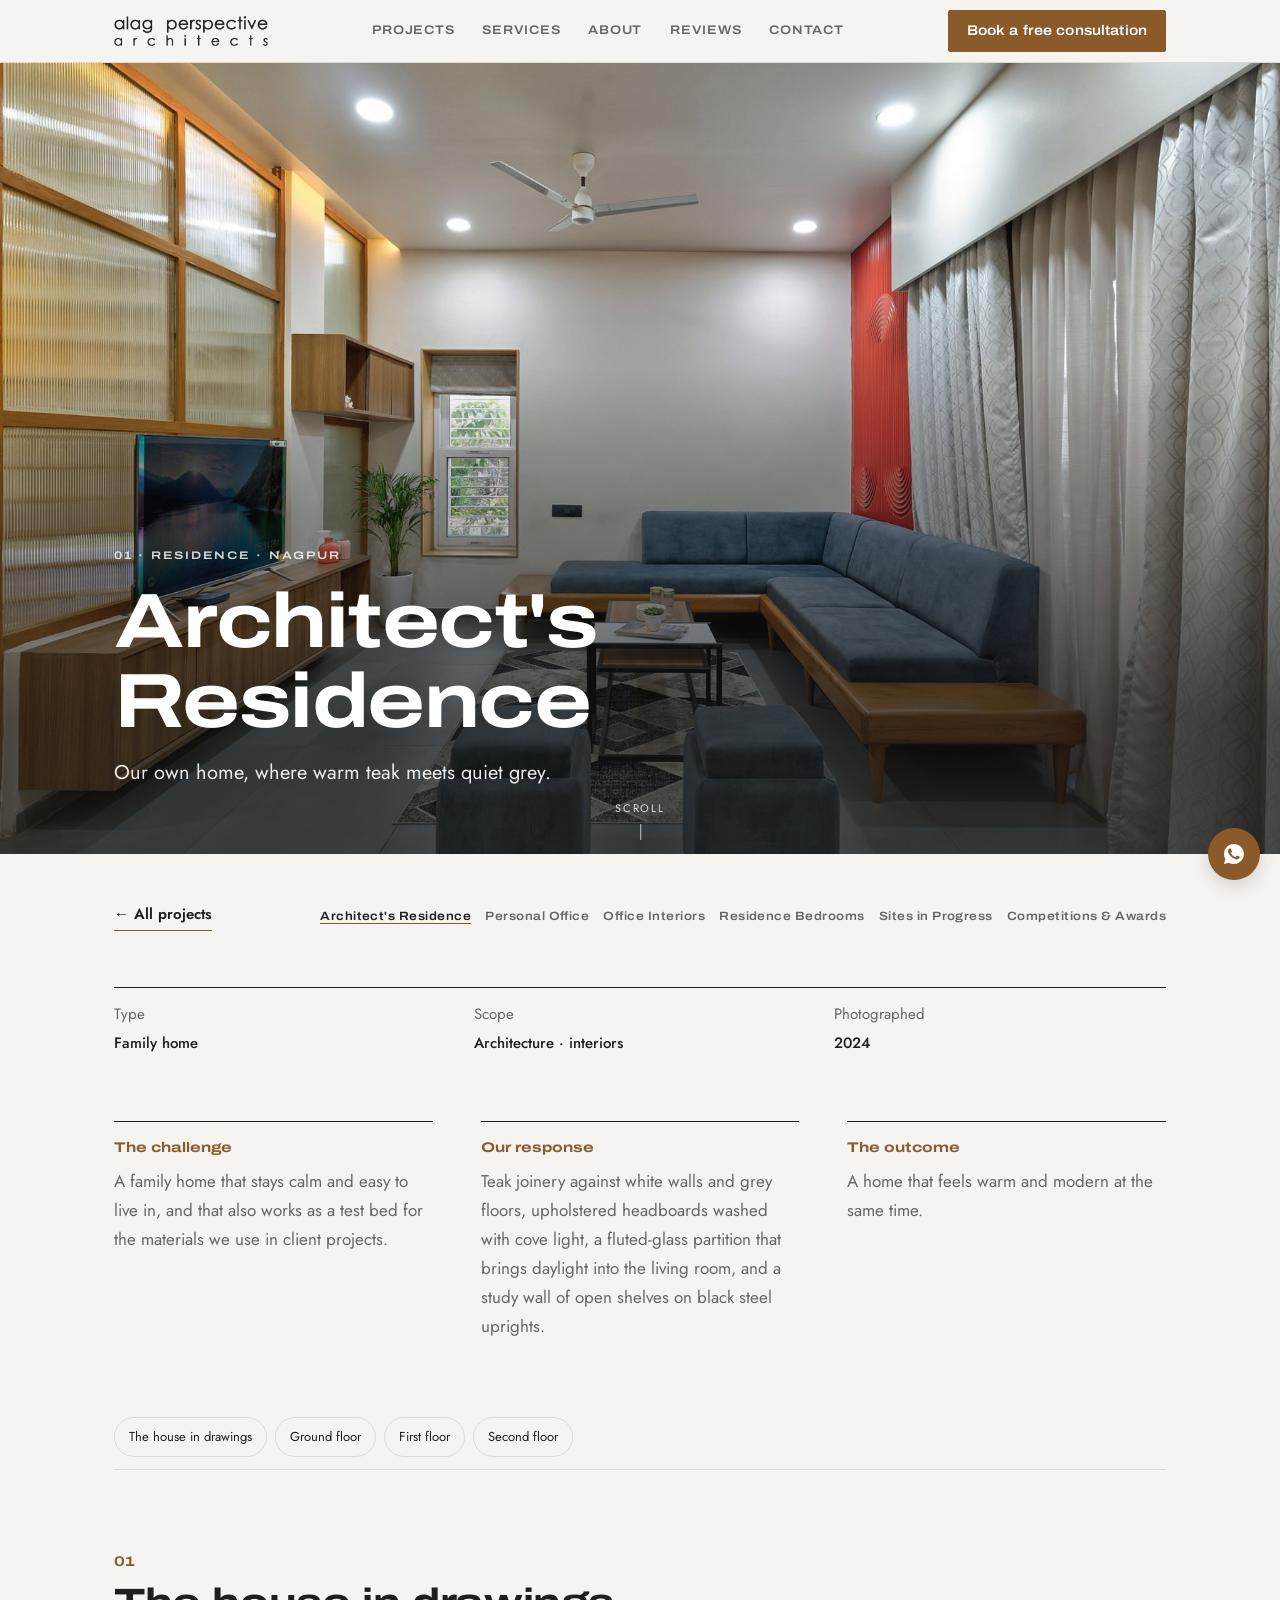
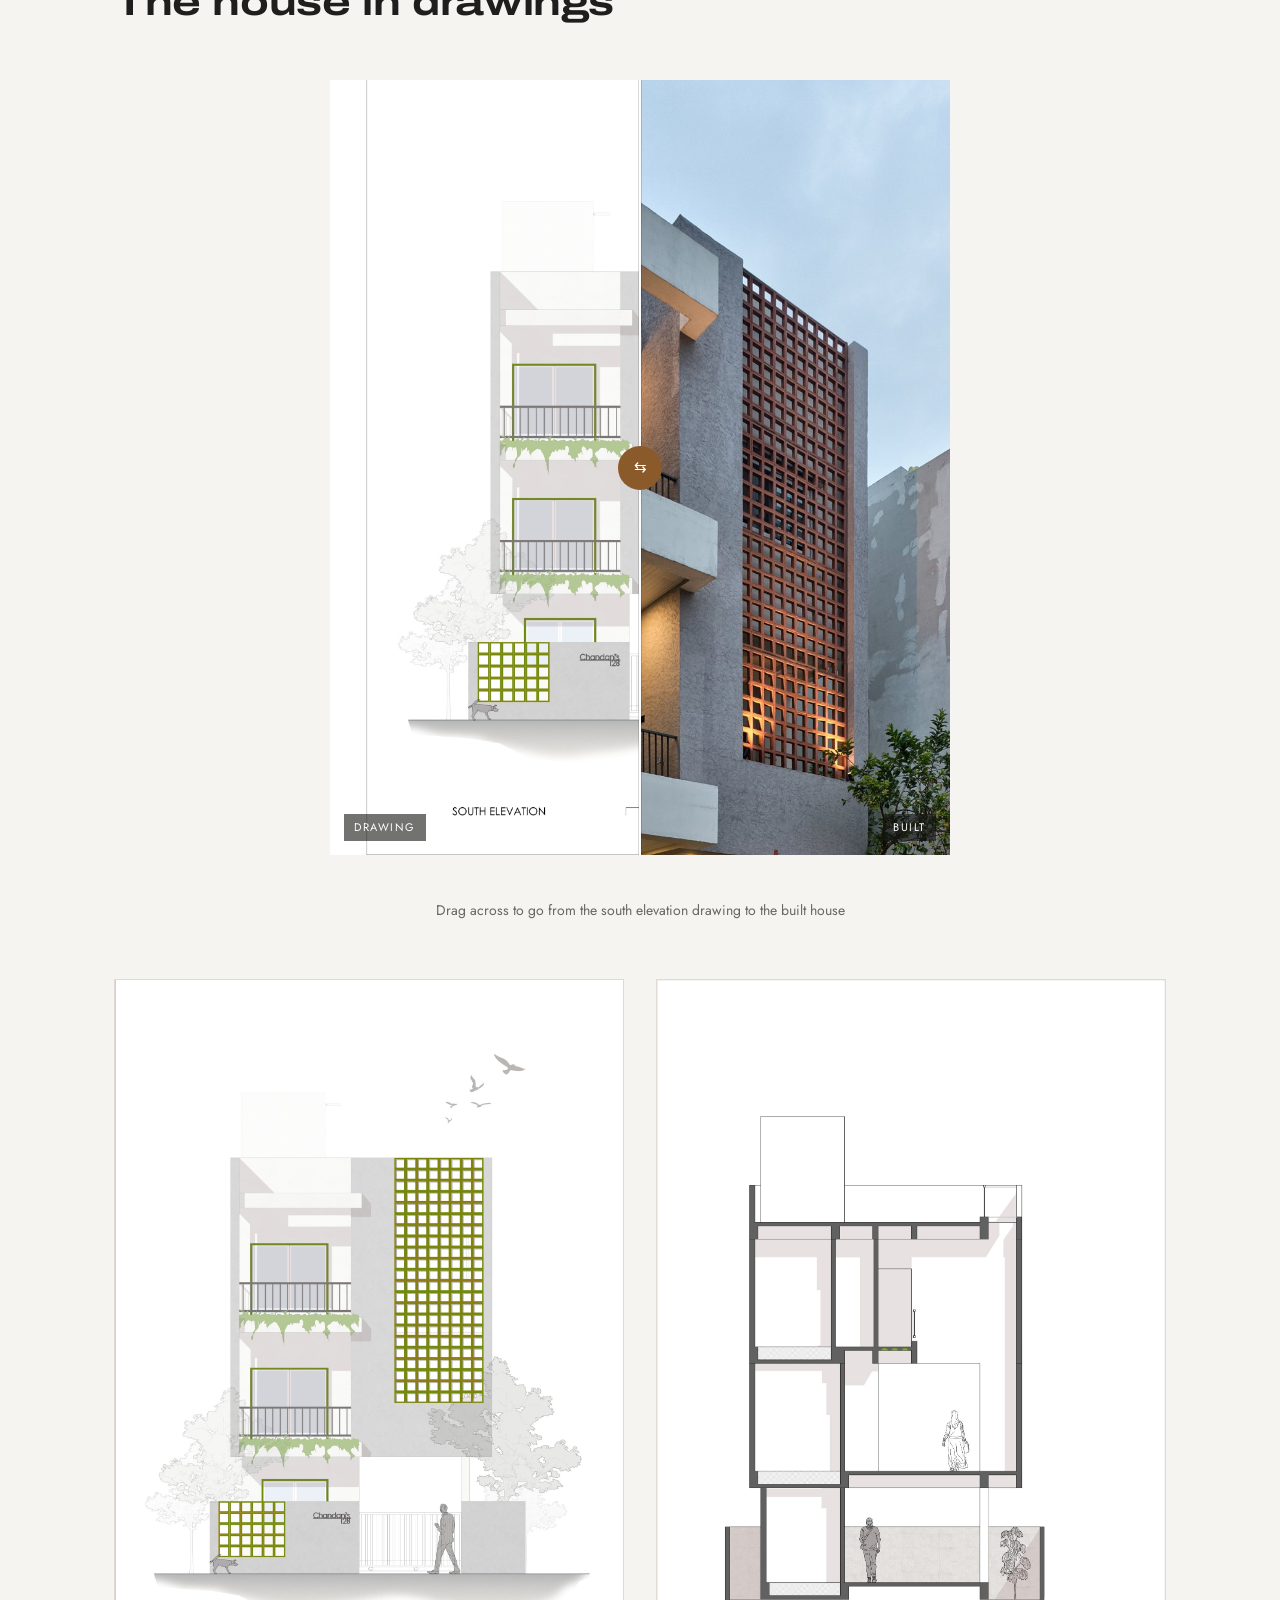
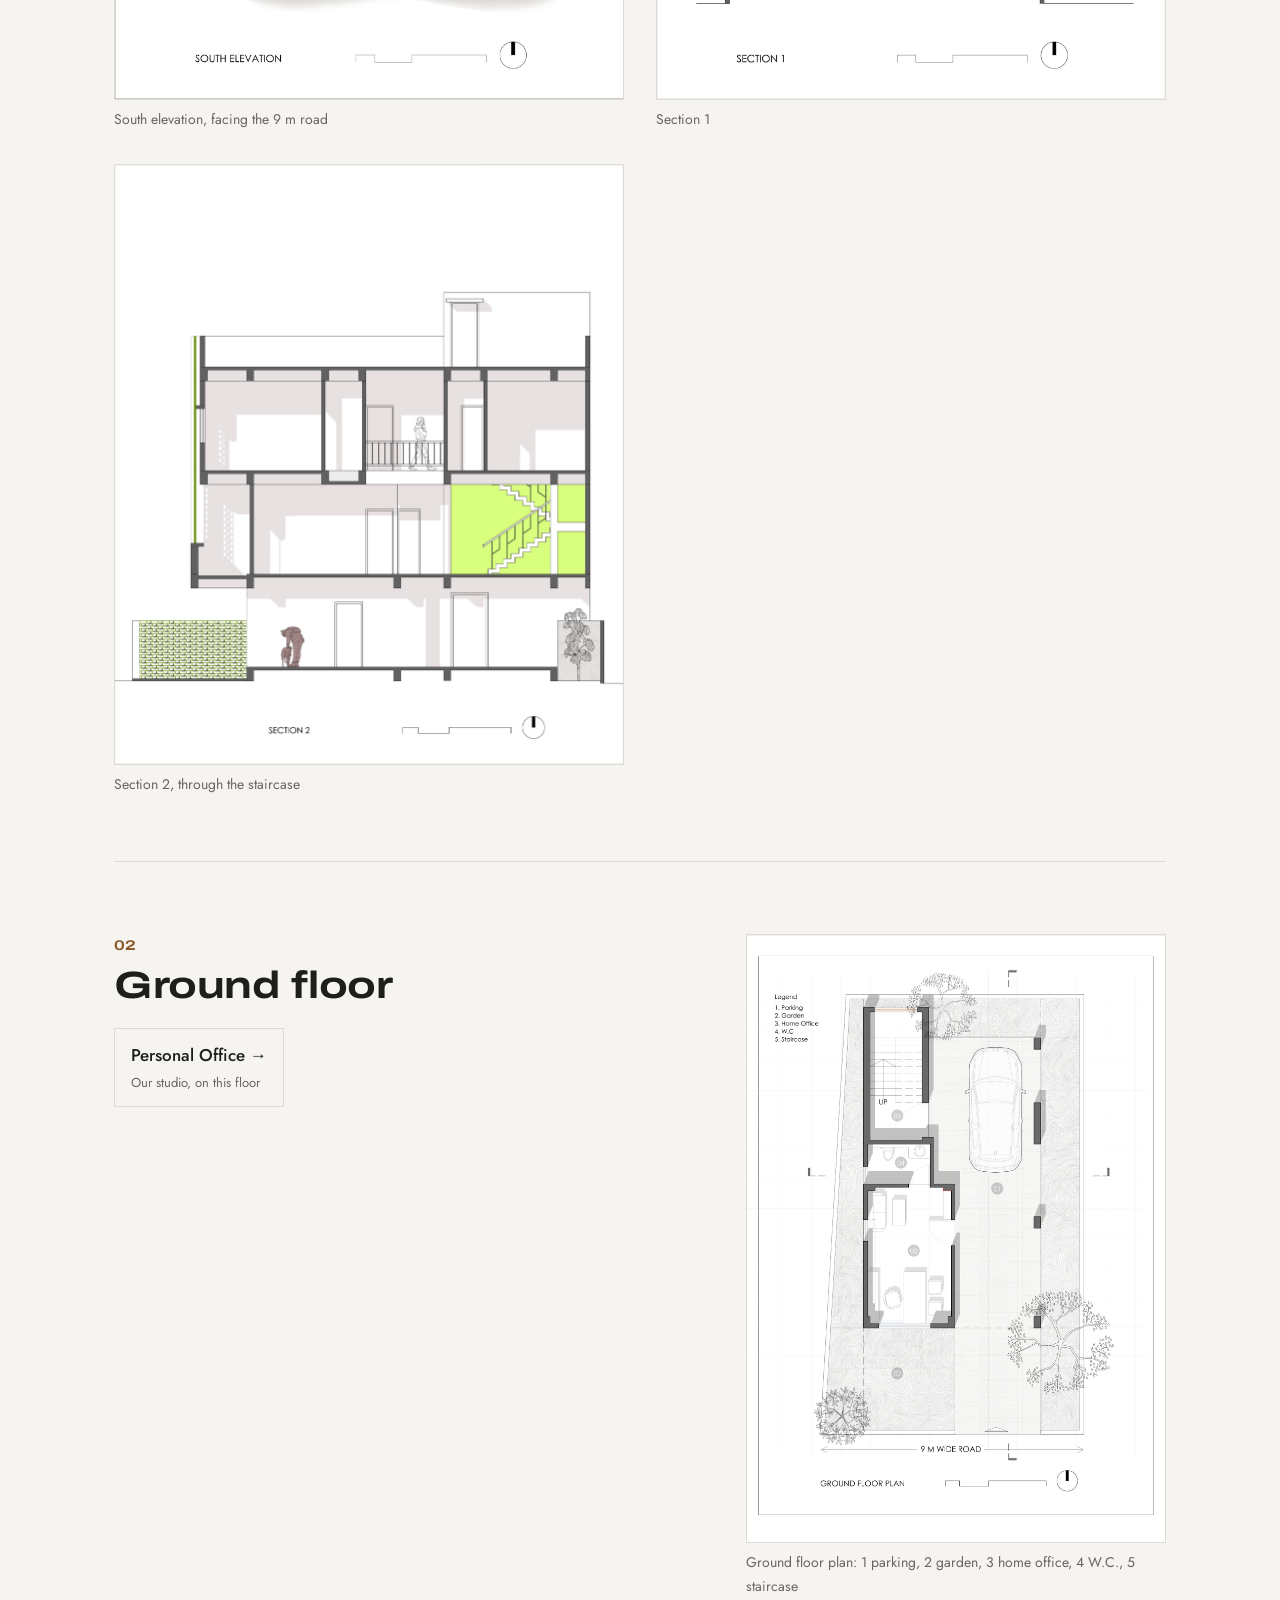
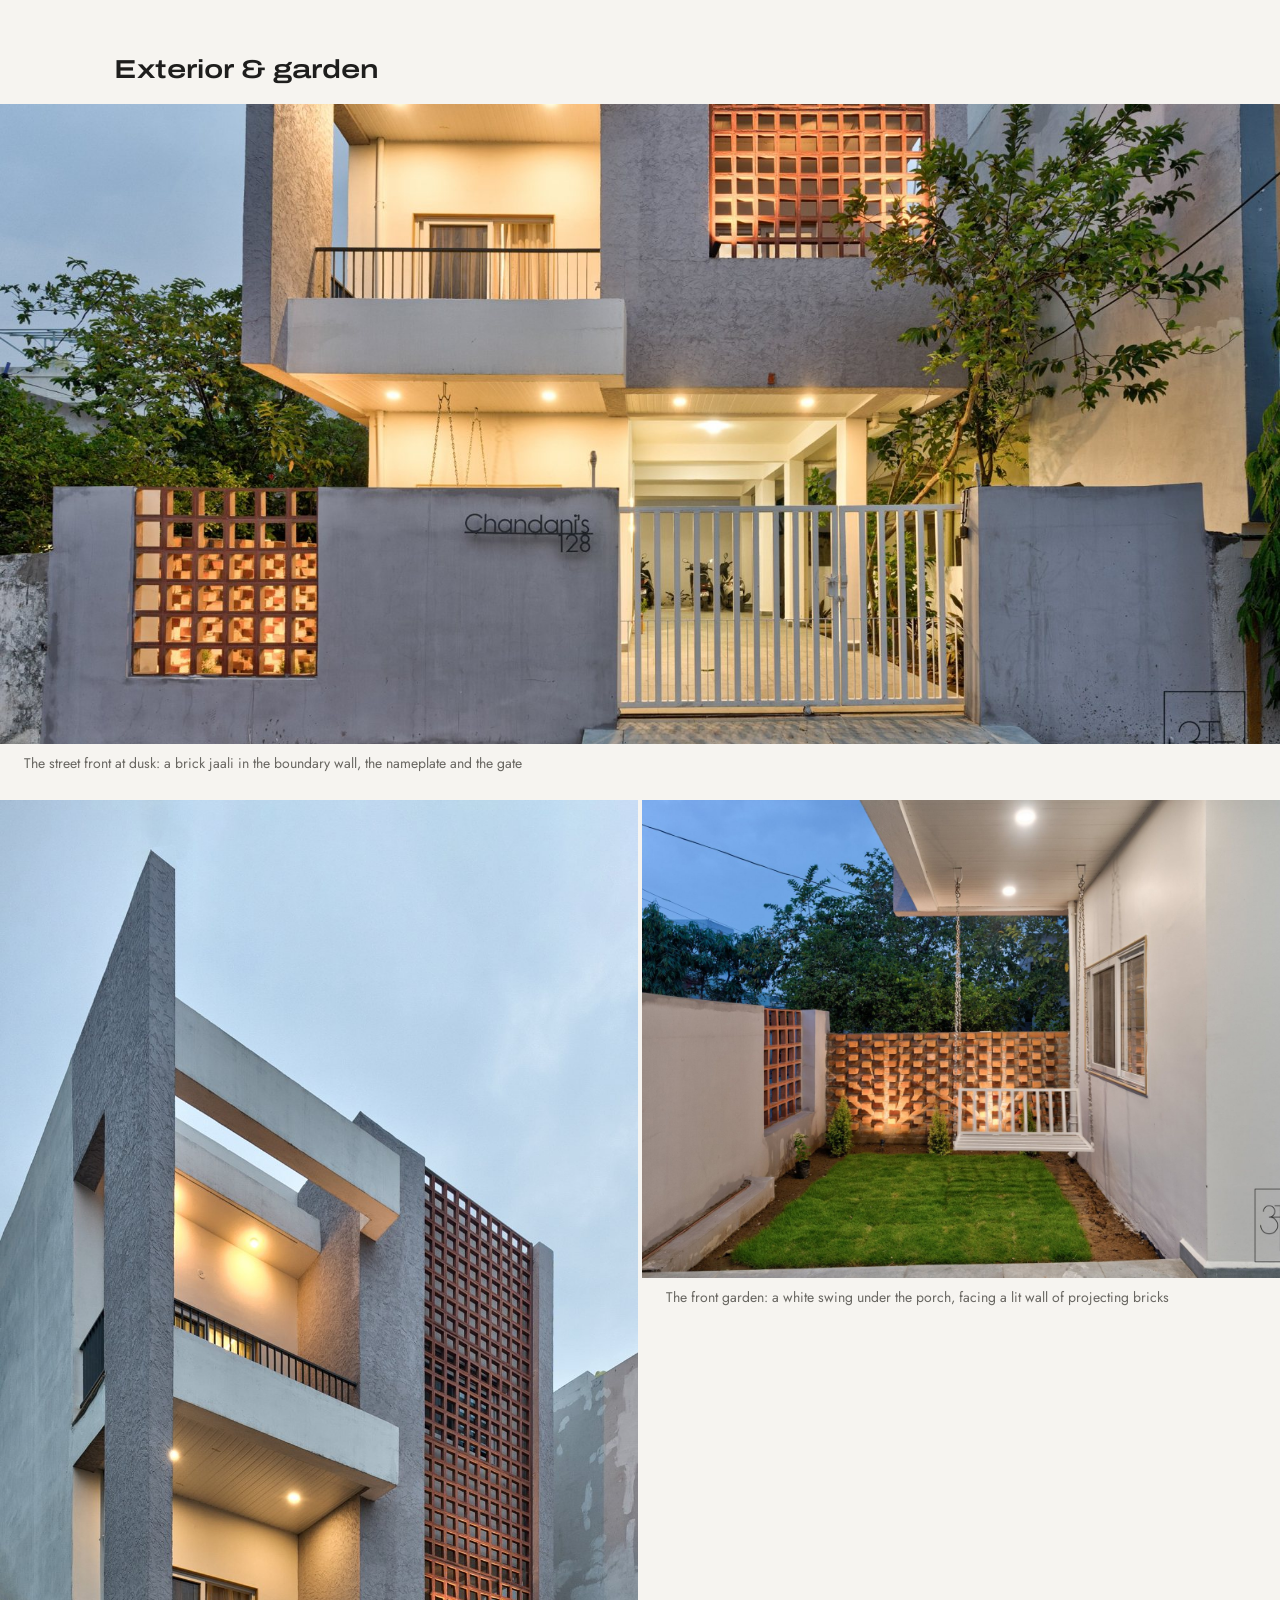
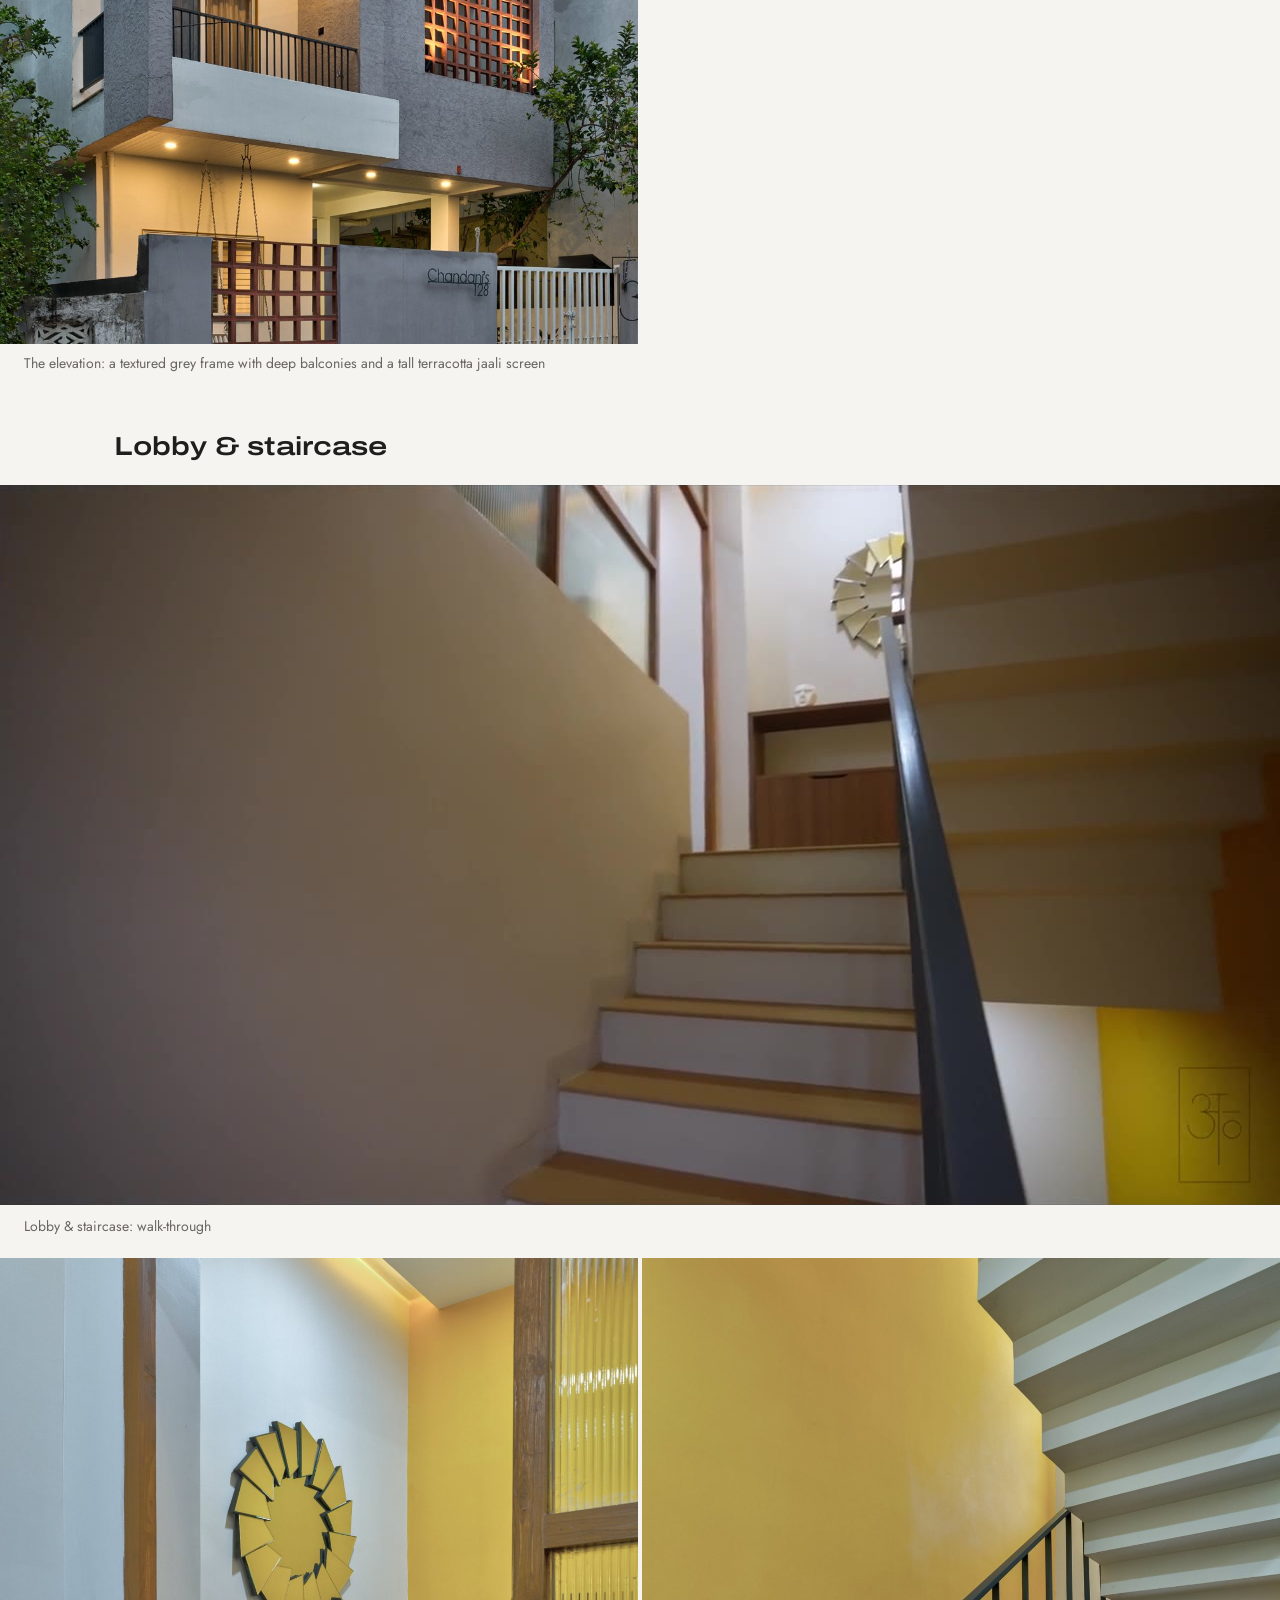
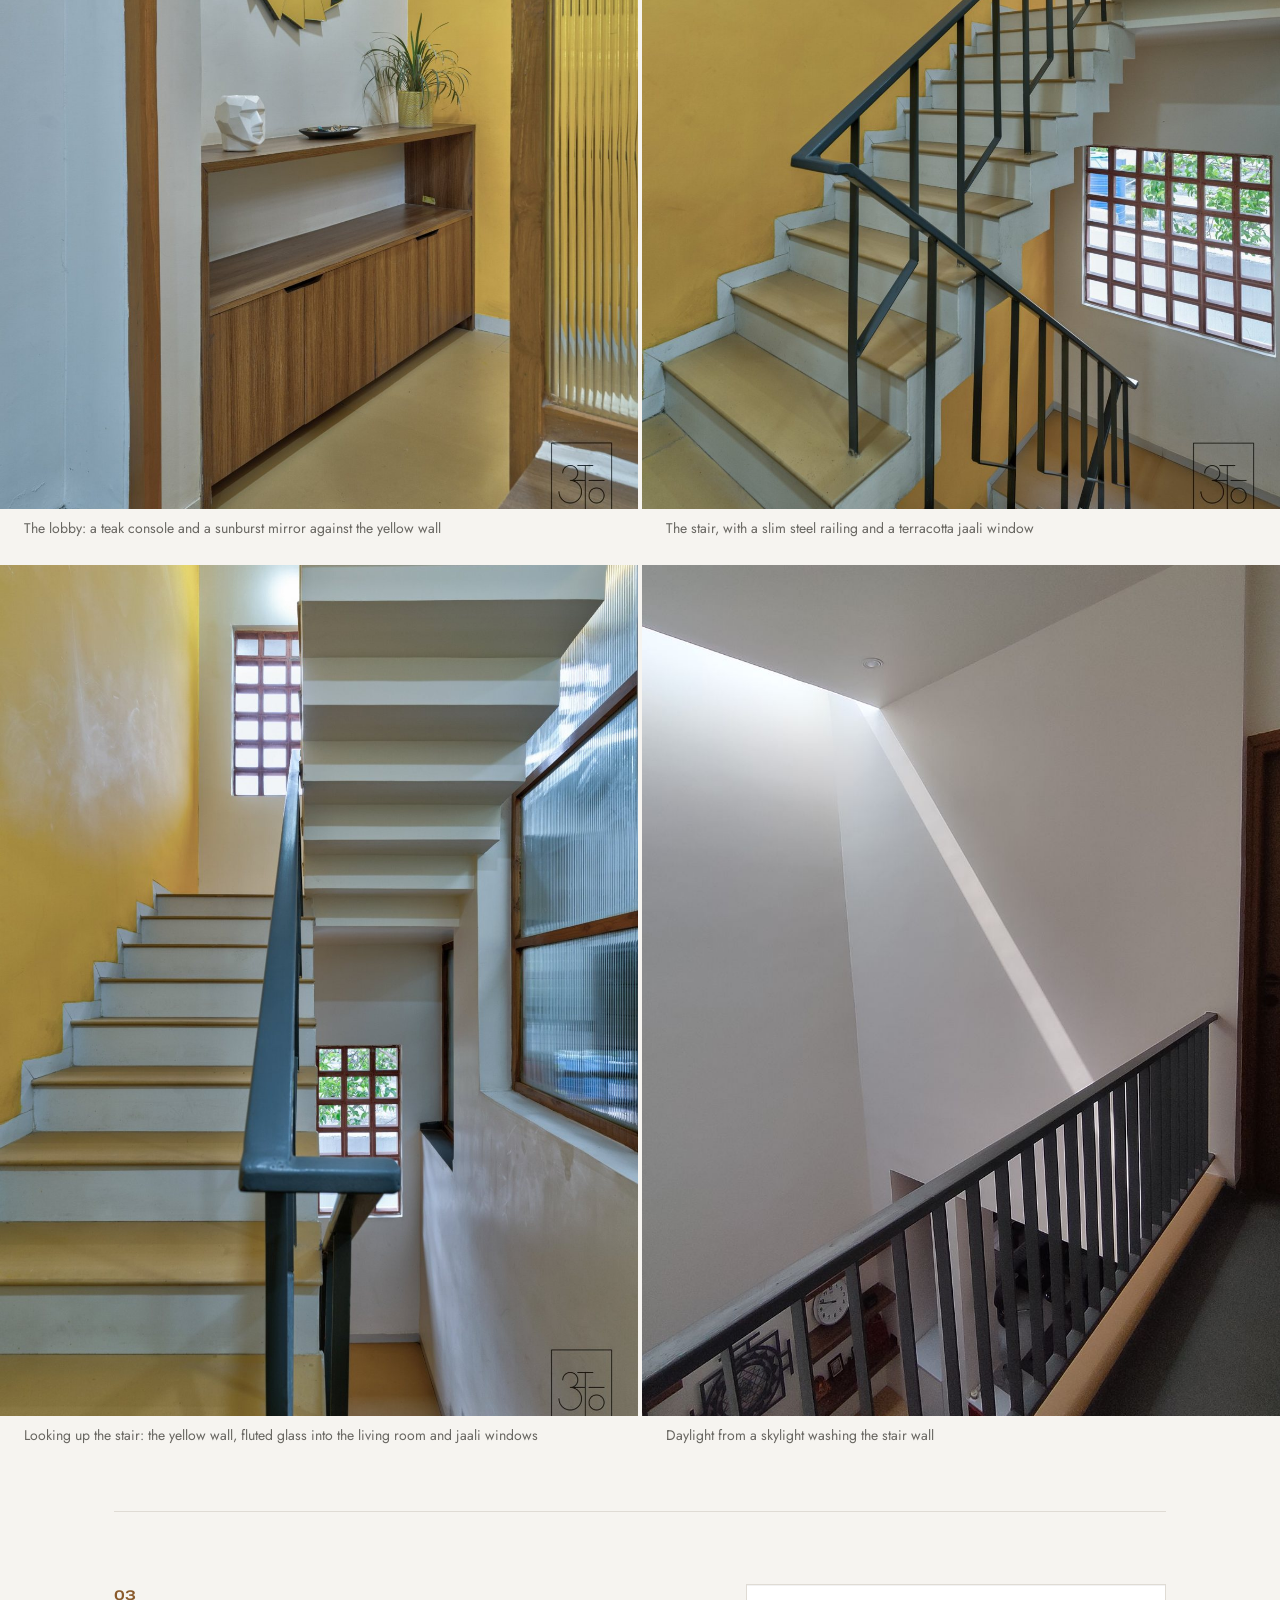
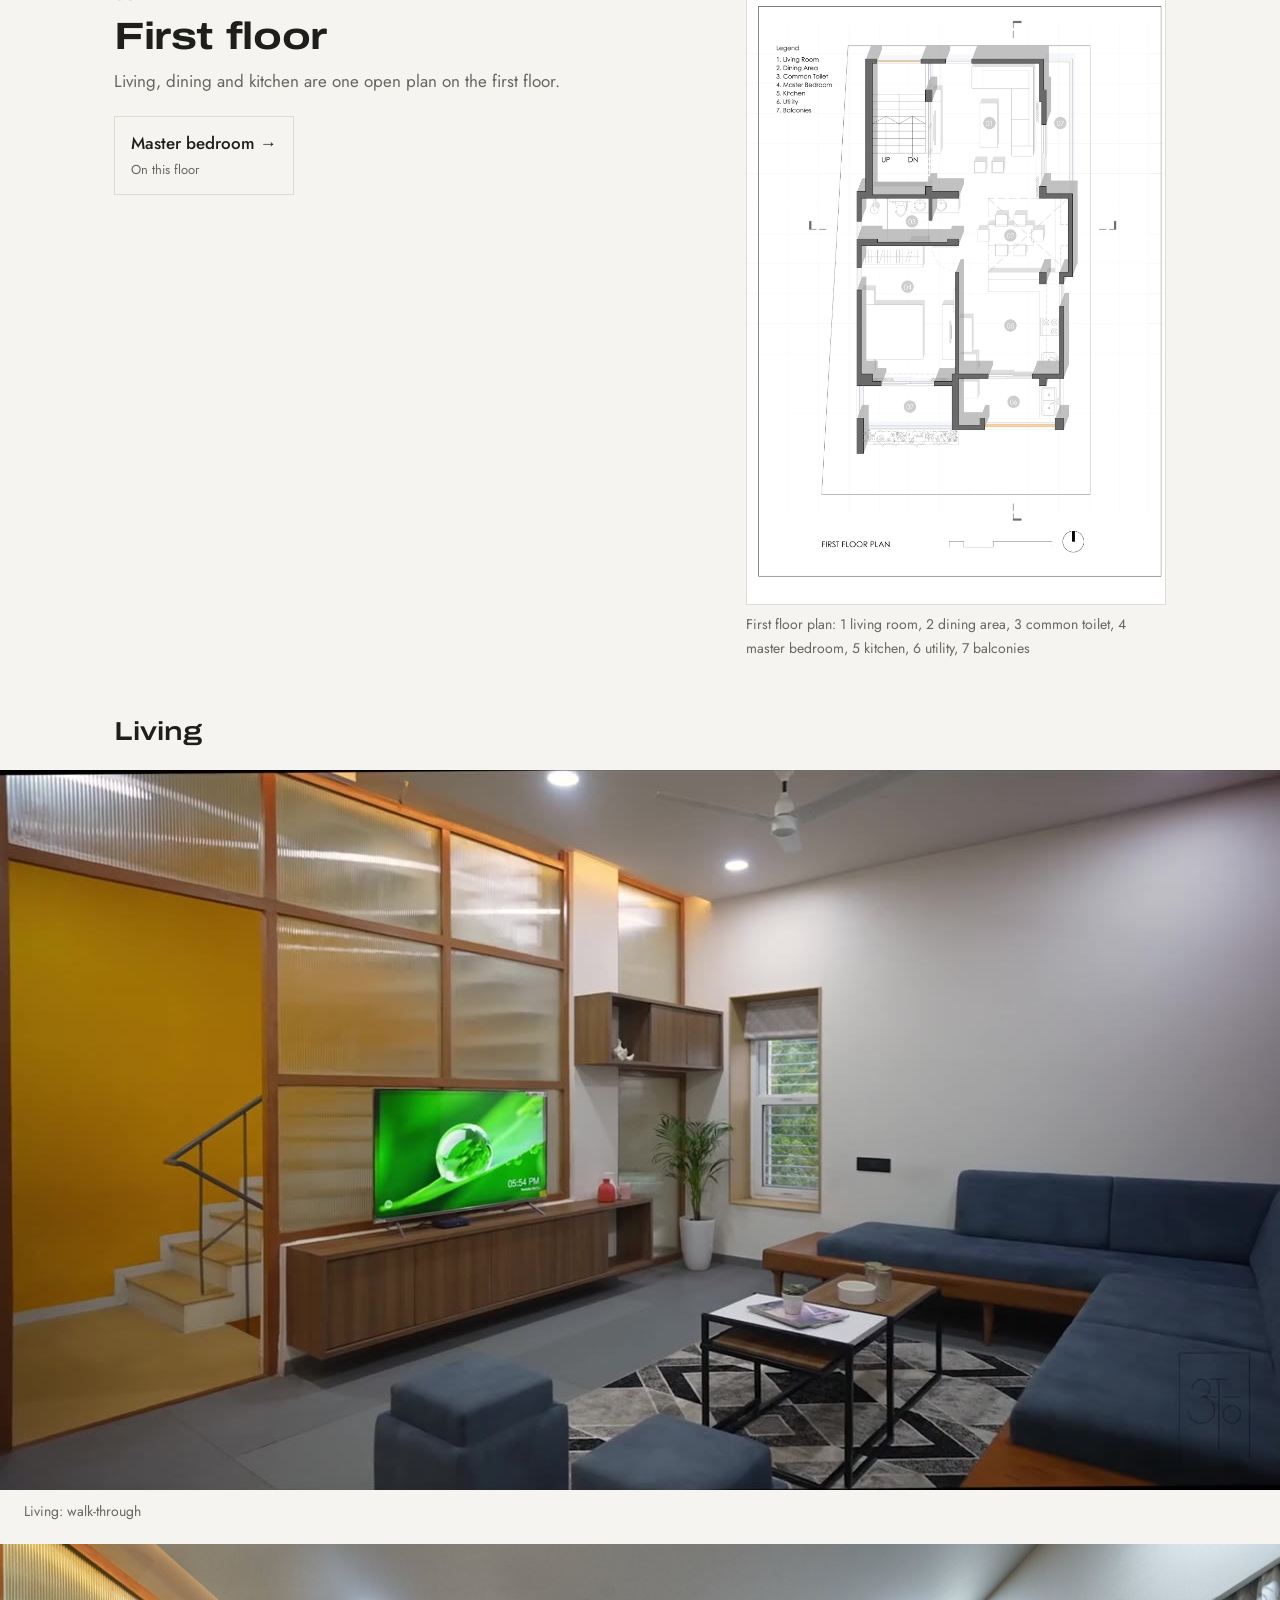
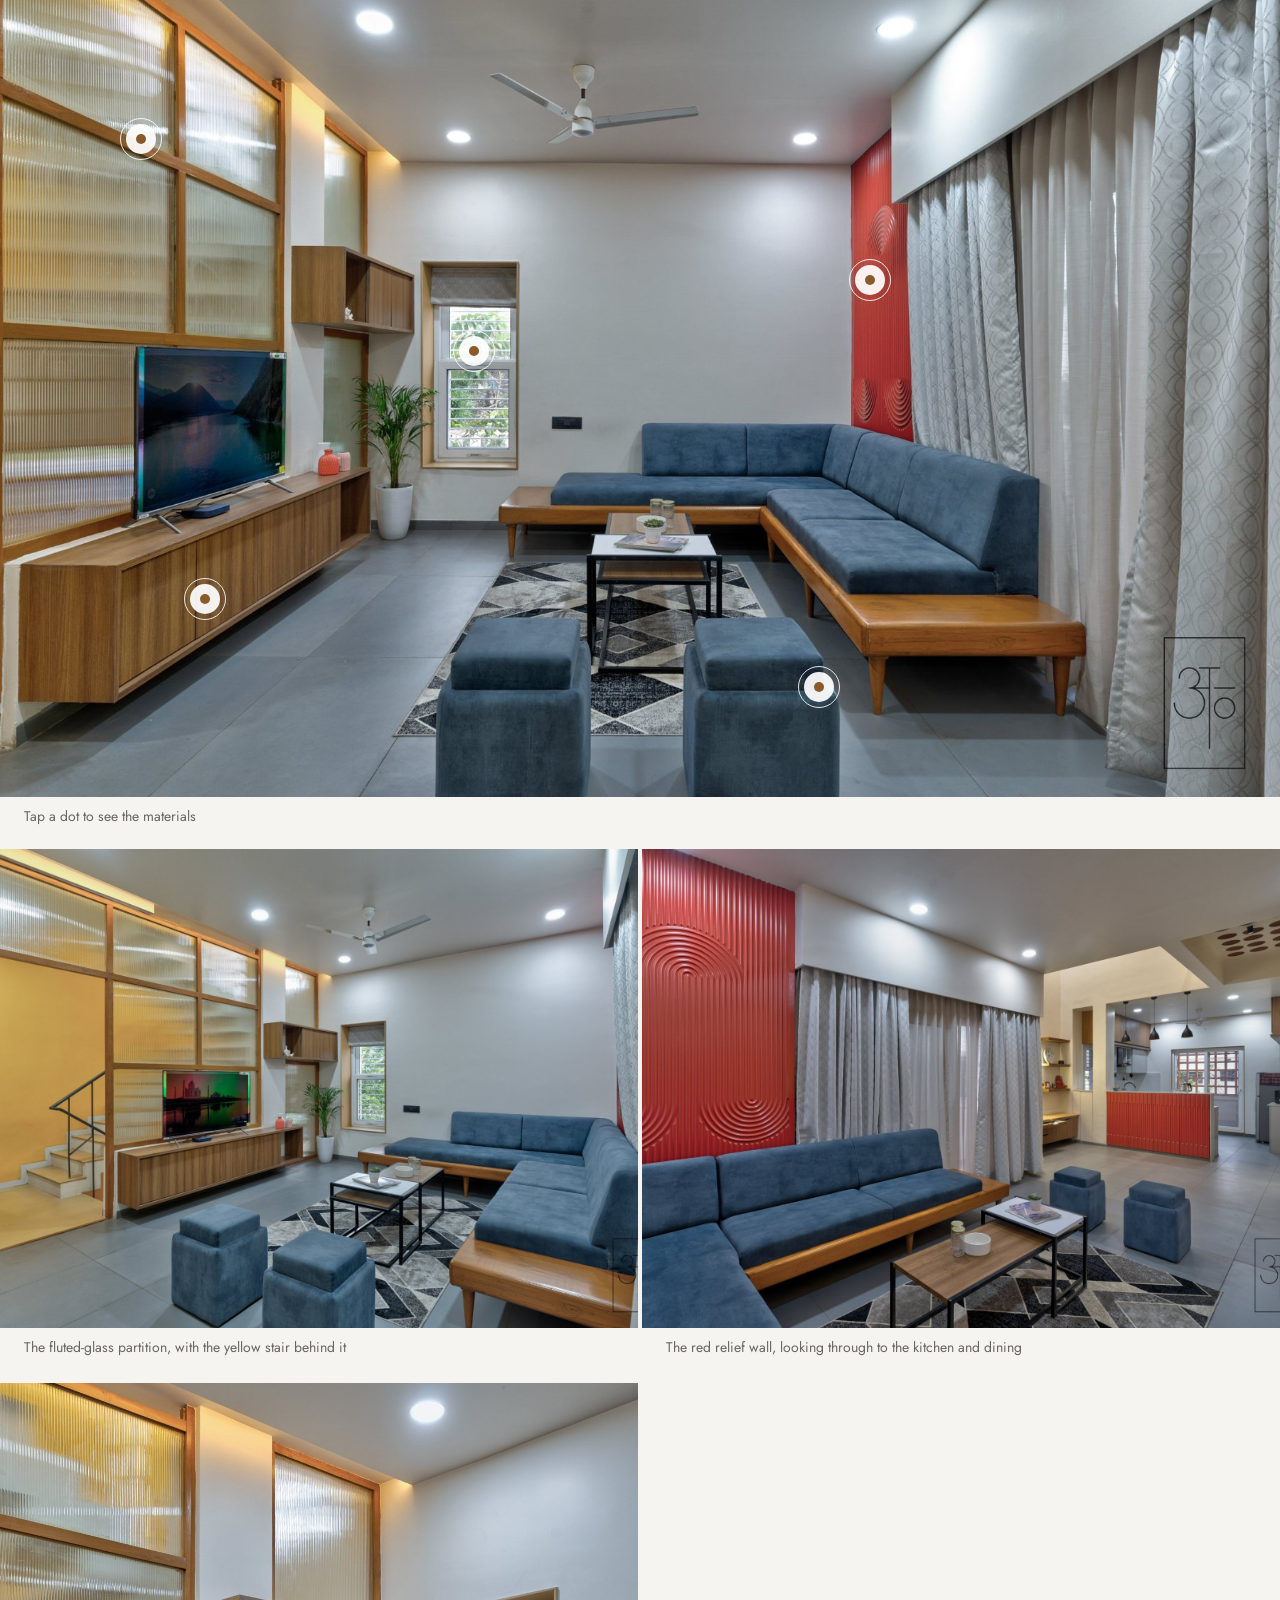
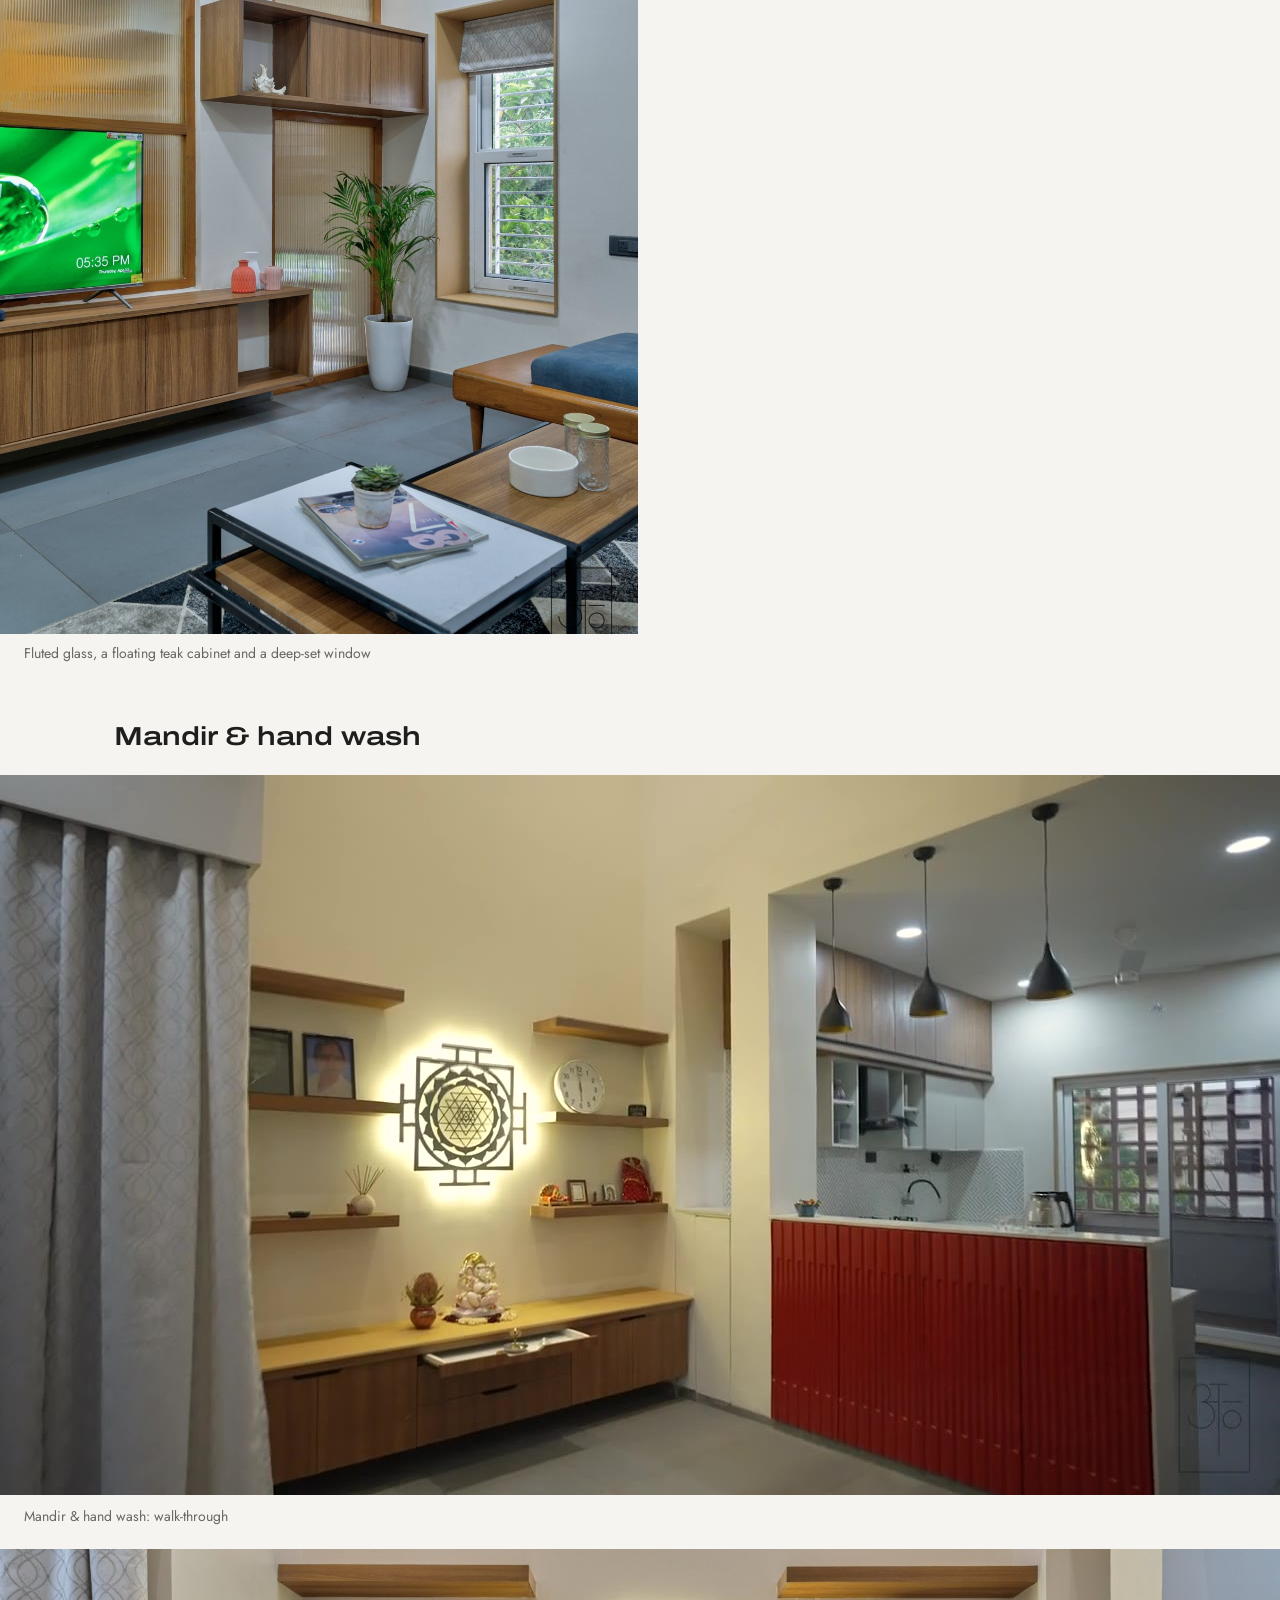
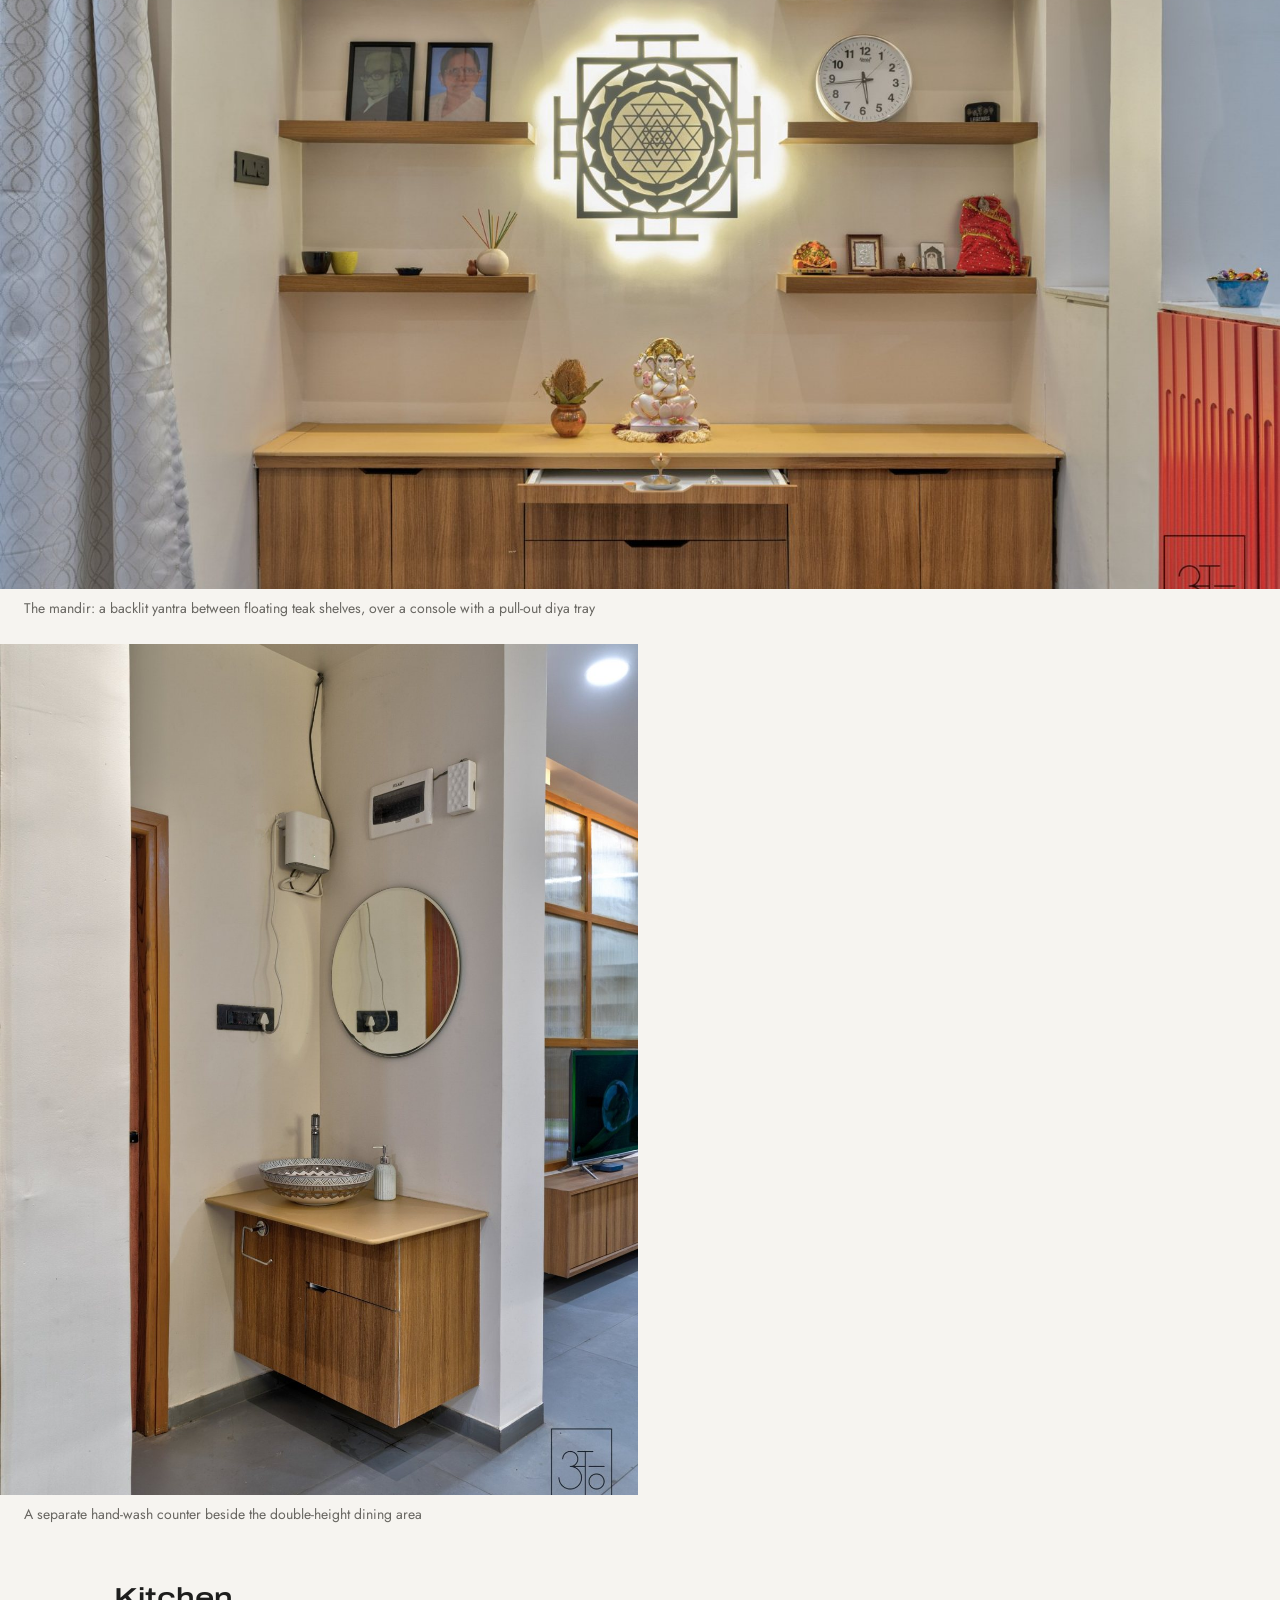
==== commit 54fdb4ef: "Add files via upload" ====
--- a/project.html
+++ b/project.html
@@ -11,6 +11,7 @@
 <link rel="stylesheet" href="style.css">
 <link rel="icon" type="image/png" href="images/favicon.png">
 <link rel="apple-touch-icon" href="images/apple-touch-icon.png">
+<link rel="canonical" href="https://www.alagperspectivearchitect.in/project">
 </head>
 <body>
 <!-- ONE TEMPLATE FOR EVERY PROJECT PAGE.
@@ -128,6 +129,7 @@
 
 if(!p){$('case').innerHTML=`<div class="notfound"><span class="label">Project not found</span><h1>This project isn't on the site yet.</h1><a class="btn" href="index.html#projects">See all projects</a></div>`}
 else{
+  {const q=new URLSearchParams(location.search),u=new URL('https://www.alagperspectivearchitect.in/project');['p','e'].forEach(k=>q.get(k)&&u.searchParams.set(k,q.get(k)));document.querySelector('link[rel=canonical]').href=u.href;}
   document.title=`${E?E.name+' · '+p.title:p.title} · Alag Perspective Architects`;
   document.querySelector('meta[name=description]').content=p.hook||`${p.title}, a project by Alag Perspective Architects, Nagpur.`;
   const facts=(p.facts||[]).filter(f=>f[1]||SHOW_EMPTY);
